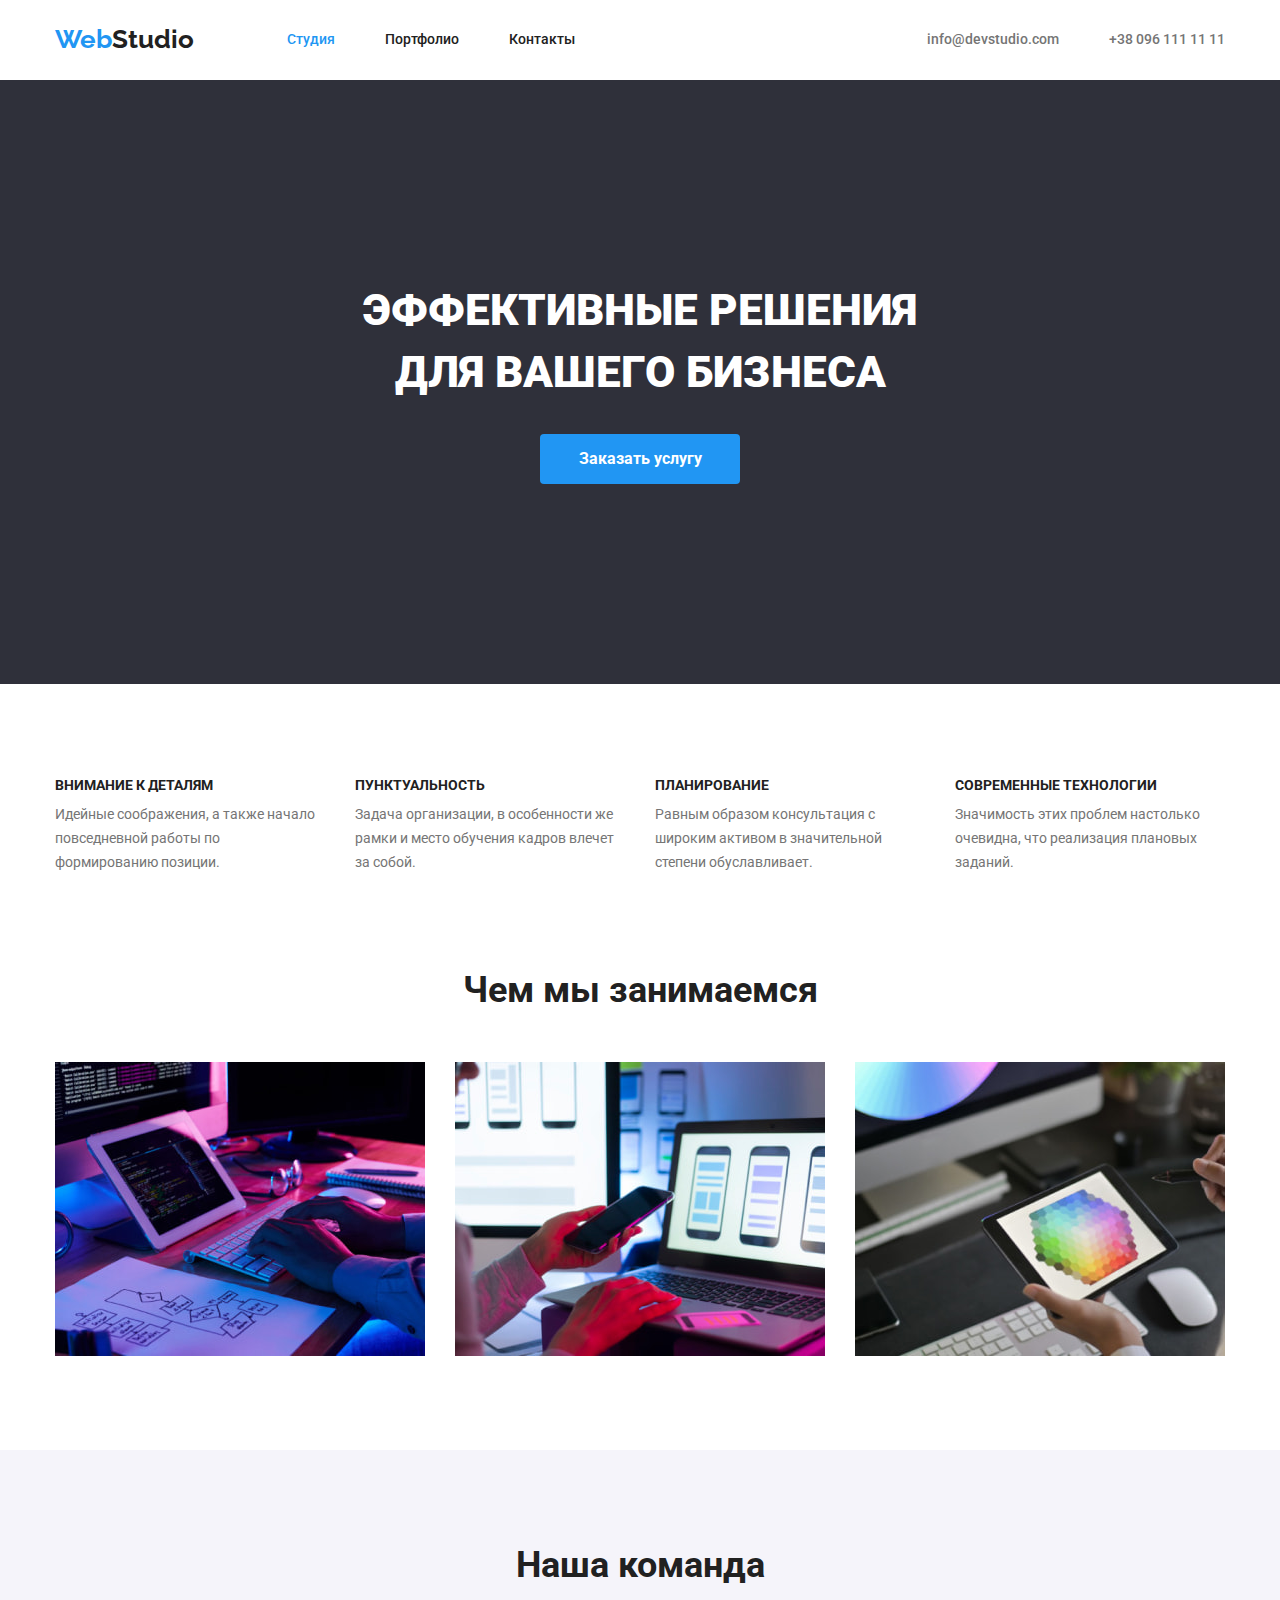
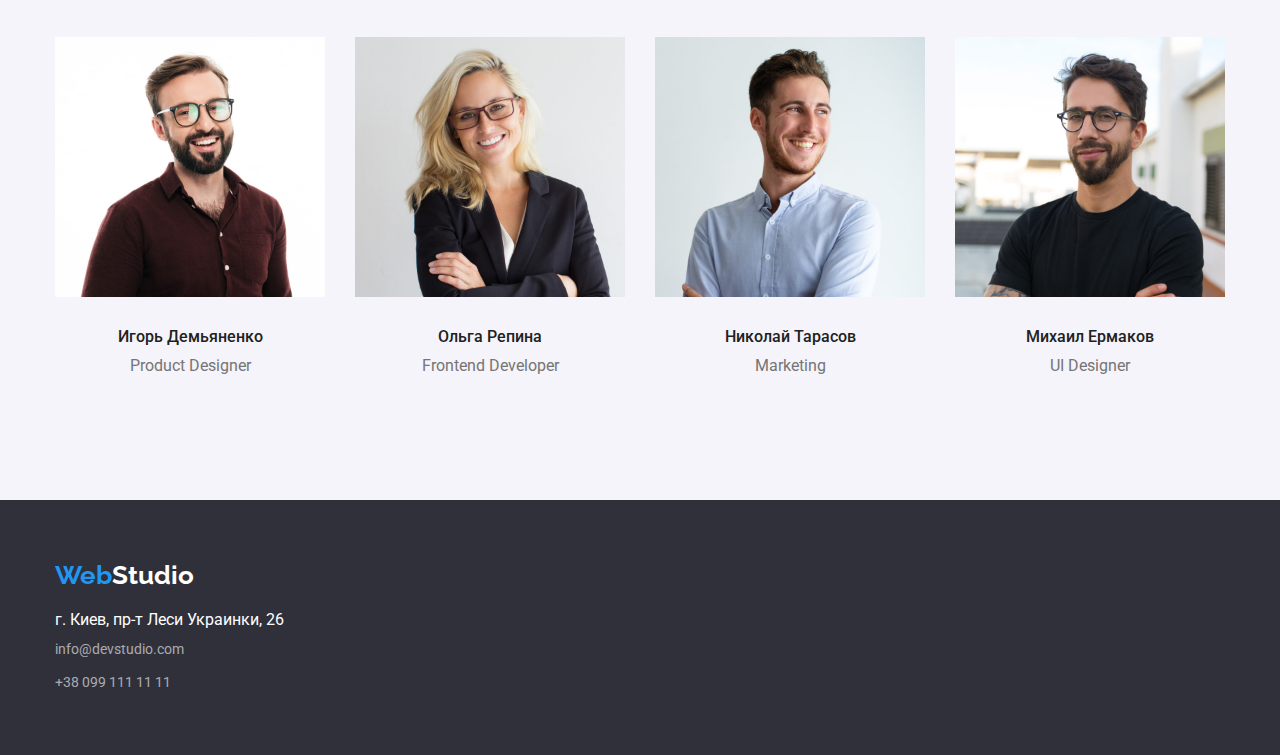
==== index.html @ eac0b145 "Initial commit" ====
<!DOCTYPE html>
<html lang="ru">
  <head>
    <meta charset="UTF-8" />
    <meta http-equiv="X-UA-Compatible" content="IE=edge" />
    <meta name="viewport" content="width=device-width, initial-scale=1.0" />
    <title>Studio</title>
    <link rel="preconnect" href="https://fonts.googleapis.com" />
    <link rel="preconnect" href="https://fonts.gstatic.com" crossorigin />
    <link
      href="https://fonts.googleapis.com/css2?family=Raleway:wght@700&family=Roboto:wght@400;500;700;900&display=swap"
      rel="stylesheet"
    />
    <link
      rel="stylesheet"
      href="https://cdnjs.cloudflare.com/ajax/libs/modern-normalize/1.0.0/modern-normalize.min.css"
    />
    <link rel="stylesheet" href="./css/styles.css" />
  </head>
  <body class="body">
    <!-- Section header -->
    <header class="header">
      <div class="container header-container">
        <nav class="nav">
          <a class="logo" href="">Web<span class="logo-right">Studio</span></a>
          <ul class="navigator">
            <li class="paragraph-navigator">
              <a class="link current" href="index.html">Студия</a>
            </li>
            <li class="paragraph-navigator">
              <a class="link" href="portfolio.html">Портфолио</a>
            </li>
            <li class="paragraph-navigator">
              <a class="link" href="">Контакты</a>
            </li>
          </ul>
        </nav>
        <ul class="contacts">
          <li class="paragraph-contacts">
            <a class="link" href="mailto:info@devstudio.com"
              >info@devstudio.com</a
            >
          </li>
          <li class="paragraph-contacts">
            <a class="link" href="tel:+380961111111">+38 096 111 11 11</a>
          </li>
        </ul>
      </div>
    </header>
    <main>
      <!-- Section hero -->
      <section class="hero">
        <h1 class="title-hero">ЭФФЕКТИВНЫЕ РЕШЕНИЯ<br />ДЛЯ ВАШЕГО БИЗНЕСА</h1>
        <button class="button-hero" type="button">Заказать услугу</button>
      </section>

      <!-- Section advantages -->
      <section class="section">
        <div class="container">
          <h2 class="title-large visually-hidden">Наши преимущества</h2>
          <ul class="list-advantages">
            <li class="paragraph-advantages">
              <h3 class="title-advantages-list">ВНИМАНИЕ К ДЕТАЛЯМ</h3>
              <p class="text-advantages-list">
                Идейные соображения, а также начало повседневной работы по
                формированию позиции.
              </p>
            </li>
            <li class="paragraph-advantages">
              <h3 class="title-advantages-list">ПУНКТУАЛЬНОСТЬ</h3>
              <p class="text-advantages-list">
                Задача организации, в особенности же рамки и место обучения
                кадров влечет за собой.
              </p>
            </li>
            <li class="paragraph-advantages">
              <h3 class="title-advantages-list">ПЛАНИРОВАНИЕ</h3>
              <p class="text-advantages-list">
                Равным образом консультация с широким активом в значительной
                степени обуславливает.
              </p>
            </li>
            <li class="paragraph-advantages">
              <h3 class="title-advantages-list">СОВРЕМЕННЫЕ ТЕХНОЛОГИИ</h3>
              <p class="text-advantages-list">
                Значимость этих проблем настолько очевидна, что реализация
                плановых заданий.
              </p>
            </li>
          </ul>
        </div>
      </section>

      <!-- Section presentation -->
      <section class="section presentation-section">
        <div class="container">
          <h2 class="title-large">Чем мы занимаемся</h2>
          <ul class="list-presentation">
            <li class="paragraph-presentation">
              <img
                class="img-presentation"
                src="./images/studio/presentation/img-1.jpg"
                alt="программист-работающий"
                width="370"
                height="294"
              />
            </li>
            <li class="paragraph-presentation">
              <img
                class="img-presentation"
                src="./images/studio/presentation/img-2.jpg"
                alt="дизайнеры-разрабатывают-приложение-смартфона"
                width="370"
                height="294"
              />
            </li>
            <li class="paragraph-presentation">
              <img
                class="img-presentation"
                src="./images/studio/presentation/img-3.jpg"
                alt="креативный-художник-выбирает-цвет-графического-планшета"
                width="370"
                height="294"
              />
            </li>
          </ul>
        </div>
      </section>

      <!-- Section team -->
      <section class="section team-section">
        <div class="container">
          <h2 class="title-large">Наша команда</h2>
          <ul class="list-team">
            <li class="paragraph-team">
              <img
                class="img-team"
                src="./images/studio/team/img-1.jpg"
                alt="Игорь Демьяненко-Дизайнер продукта"
                width="270"
                height="260"
              />
              <div class="box-team-list">
                <h3 class="title-team-list">Игорь Демьяненко</h3>
                <p class="text-team-list">Product Designer</p>
              </div>
            </li>
            <li class="paragraph-team">
              <img
                class="img-team"
                src="./images/studio/team/img-2.jpg"
                alt="Ольга Репина-Фронтенд разработчик"
                width="270"
                height="260"
              />
              <div class="box-team-list">
                <h3 class="title-team-list">Ольга Репина</h3>
                <p class="text-team-list">Frontend Developer</p>
              </div>
            </li>
            <li class="paragraph-team">
              <img
                class="img-team"
                src="./images/studio/team/img-3.jpg"
                alt="Николай Тарасов-Маркетинг"
                width="270"
                height="260"
              />
              <div class="box-team-list">
                <h3 class="title-team-list">Николай Тарасов</h3>
                <p class="text-team-list">Marketing</p>
              </div>
            </li>
            <li class="paragraph-team">
              <img
                class="img-team"
                src="./images/studio/team/img-4.jpg"
                alt="Михаил Ермаков-Дизайнер интерфейса"
                width="270"
                height="260"
              />
              <div class="box-team-list">
                <h3 class="title-team-list">Михаил Ермаков</h3>
                <p class="text-team-list">UI Designer</p>
              </div>
            </li>
          </ul>
        </div>
      </section>
    </main>

    <!-- Section footer -->
    <footer class="footer">
      <div class="container">
        <a class="logo" href="">Web<span class="logo-right">Studio</span></a>
        <address>
          <ul class="address">
            <li class="paragraph-address">
              <a class="link-address" href=""
                >г. Киев, пр-т Леси Украинки, 26</a
              >
            </li>
            <li class="paragraph-address">
              <a class="link" href="">info@devstudio.com</a>
            </li>
            <li class="paragraph-address">
              <a class="link" href="">+38 099 111 11 11</a>
            </li>
          </ul>
        </address>
      </div>
    </footer>
  </body>
</html>
---- css/styles.css ----
:root {
  --title-color: #212121;
  --text-color: #757575;
  --active-button-color: #2196f3;
  --hover-button-color: #188ce8;
  --background-footer-color: #2f303a;
  --background-header-color: #ffffff;
  --background-second-color: #f5f4fa;
}

.body {
  color: var(--title-color);
  font-family: "Roboto", sans-serif;
}

.header {
  background-color: var(--background-header-color);
  border-bottom: 1px solid transparent;
}
.header .logo {
  font-family: "Raleway", sans-serif;
  font-weight: 700;
  font-size: 26px;
  line-height: 1.2;
  color: var(--active-button-color);
  text-decoration: none;
  display: block;
}
.header .logo-right {
  color: var(--title-color);
}

.navigator .link {
  font-weight: 500;
  font-size: 14px;
  line-height: 1.1;
  color: var(--title-color);
  text-decoration: none;
}
.navigator .link.current {
  color: var(--active-button-color);
}
.navigator .link:hover,
.navigator .link:focus,
.navigator .link:active {
  color: var(--active-button-color);
}
.contacts .link {
  font-weight: 500;
  font-size: 14px;
  line-height: 1.1;
  color: var(--text-color);
  text-decoration: none;
}
.contacts .link:hover,
.contacts .link:focus {
  color: var(--active-button-color);
}

.hero {
  background-color: var(--background-footer-color);
}
.title-hero {
  font-weight: 900;
  font-size: 44px;
  line-height: 1.4;
  color: var(--background-header-color);
  text-align: center;
}
.button-hero {
  background-color: var(--active-button-color);
  font-weight: 700;
  font-size: 16px;
  line-height: 1.9;
  color: var(--background-header-color);
  cursor: pointer;
  border-radius: 4px;
  border: 0;
}
.button-hero:hover,
.button-hero:focus {
  background-color: var(--hover-button-color);
  color: var(--background-header-color);
}

.title-large {
  font-weight: 700;
  font-size: 36px;
  line-height: 1.2;
  color: var(--title-color);
}
.title-advantages-list {
  font-weight: 700;
  font-size: 14px;
  line-height: 1.1;
  color: var(--title-color);
}
.text-advantages-list {
  font-weight: 400;
  font-size: 14px;
  line-height: 1.7;
  color: var(--text-color);
}
.box-team-list {
  text-decoration: none;
}

.team-section {
  background-color: var(--background-second-color);
}
.title-team-list {
  font-weight: 500;
  font-size: 16px;
  line-height: 1.2;
  color: var(--title-color);
}
.text-team-list {
  font-weight: 400;
  font-size: 16px;
  line-height: 1.2;
  color: var(--text-color);
}
.button-portfolio {
  background-color: var(--background-second-color);
  font-weight: 500;
  font-size: 16px;
  line-height: 1.6;
  color: var(--title-color);
  cursor: pointer;
  border-radius: 4px;
  border: 0;
}
.button-portfolio:hover,
.button-portfolio:focus {
  background-color: var(--active-button-color);
  color: var(--background-header-color);
}
.card-portfolio {
  text-decoration: none;
}
.title-portfolio-list {
  font-weight: 700;
  font-size: 18px;
  line-height: 2;
  color: var(--title-color);
}
.text-portfolio-list {
  font-weight: 400;
  font-size: 16px;
  line-height: 1.9;
  color: var(--text-color);
}
.footer {
  background-color: var(--background-footer-color);
}
.footer .logo {
  font-family: "Raleway", sans-serif;
  font-weight: 700;
  font-size: 26px;
  line-height: 1.2;
  color: var(--active-button-color);
  text-decoration: none;
}
.footer .logo-right {
  color: var(--background-header-color);
}
.address .link {
  font-weight: 400;
  font-size: 14px;
  line-height: 1.7;
  color: rgba(255, 255, 255, 0.6);
  text-decoration: none;
  font-style: normal;
}
.link-address {
  color: var(--background-header-color);
  text-decoration: none;
  font-style: normal;
}
.address .link:hover,
.address .link:focus {
  color: var(--background-header-color);
}

ul,
p,
h1,
h2,
h3,
h4 {
  margin: 0;
  padding: 0;
  list-style: none;
}
img {
  display: block;
  max-width: 100%;
  height: auto;
}
.container {
  width: 1200px;
  padding: 0 15px;
  margin-left: auto;
  margin-right: auto;
}
.section {
  padding-top: 94px;
  padding-bottom: 94px;
}

.header-container,
.nav {
  display: flex;
  align-items: center;
}
.navigator {
  display: flex;
  margin-left: 93px;
}
.contacts {
  display: flex;
  margin-left: auto;
}
.navigator .paragraph-navigator + .paragraph-navigator {
  margin-left: 50px;
}
.contacts .paragraph-contacts + .paragraph-contacts {
  margin-left: 50px;
}
.paragraph-navigator > .link,
.paragraph-contacts > .link {
  display: block;
  padding-top: 32px;
  padding-bottom: 32px;
}

.hero {
  padding-top: 200px;
  padding-bottom: 200px;
}
.title-hero {
  margin-left: auto;
  margin-right: auto;
  margin-bottom: 30px;
  width: 696px;
}
.button-hero {
  min-width: 200px;
  padding: 10px 32px;
  display: block;
  margin: 0 auto;
}

.visually-hidden {
  position: absolute;
  width: 1px;
  height: 1px;
  margin: -1px;
  border: 0;
  padding: 0;
  clip: rect(0 0 0 0);
  overflow: hidden;
}

.paragraph-advantages:not(:last-child) {
  margin-right: 30px;
}
.paragraph-advantages {
  max-width: 270px;
}
.title-advantages-list {
  margin-bottom: 10px;
}
.list-advantages,
.list-presentation,
.list-team {
  display: flex;
}
.title-large {
  display: block;
  margin: 0 auto;
  text-align: center;
  margin-bottom: 50px;
}

.presentation-section {
  padding-top: 0;
}
.paragraph-presentation:not(:last-child) {
  margin-right: 30px;
}
.paragraph-team:not(:last-child) {
  margin-right: 30px;
}
.box-team-list {
  display: block;
  padding-top: 30px;
  padding-bottom: 30px;
  margin: 0 auto;
  text-align: center;
}
.title-team-list {
  margin-bottom: 10px;
}

.list-button,
.list-portfolio {
  display: flex;
}
.list-portfolio {
  flex-wrap: wrap;
}
.list-button {
  margin-bottom: 50px;
  justify-content: center;
}
.paragraph-button-portfolio:not(:last-child) {
  margin-right: 8px;
}
.button-portfolio {
  padding: 6px 22px;
}
.box-portfolio-list {
  padding: 20px 24px;
  border: 1px solid #eeeeee;
  border-top: 0;
}
.title-portfolio-list {
  margin-bottom: 4px;
}
.paragraph-card-portfolio {
  margin-right: 30px;
  margin-bottom: 30px;
}
.list-portfolio {
  margin-right: -30px;
  margin-bottom: -30px;
}

.footer {
  padding-top: 60px;
  padding-bottom: 60px;
}
.address {
  margin-top: 20px;
}
.paragraph-address:not(:last-child) {
  margin-bottom: 9px;
}
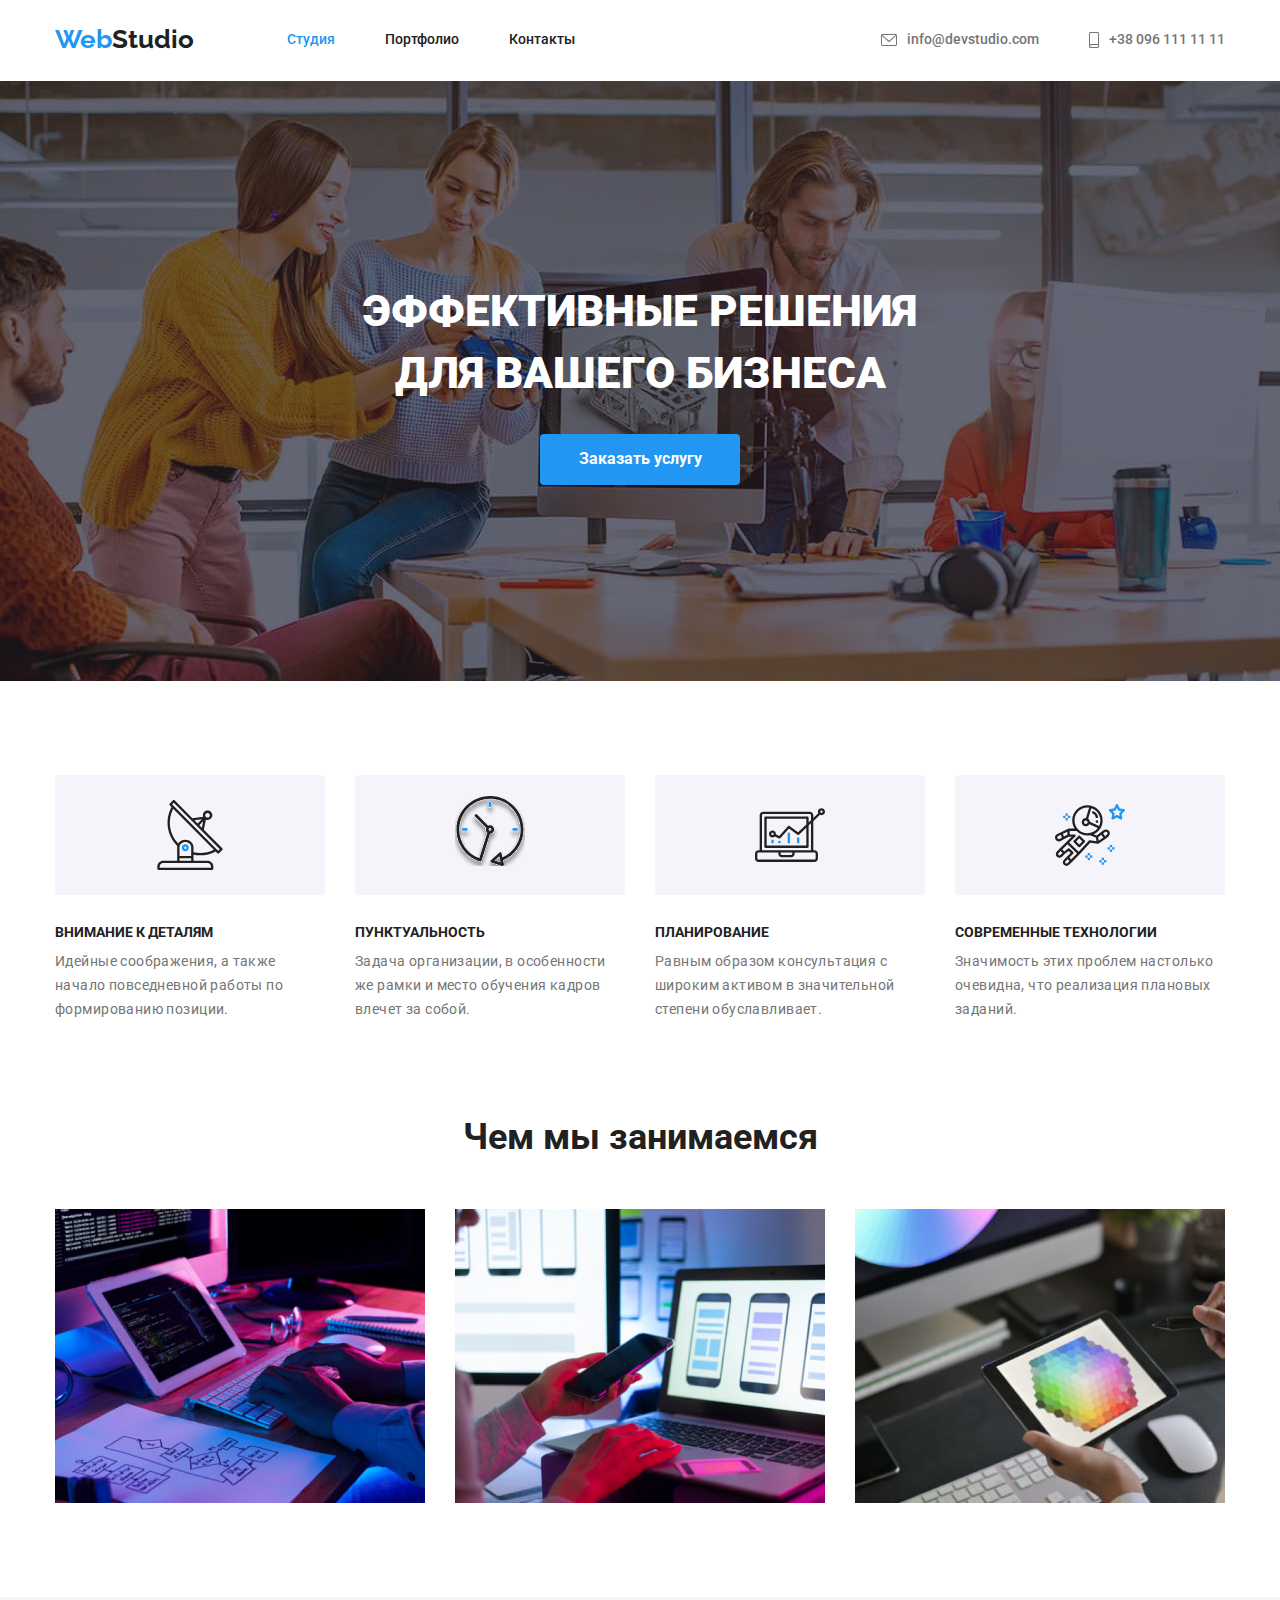
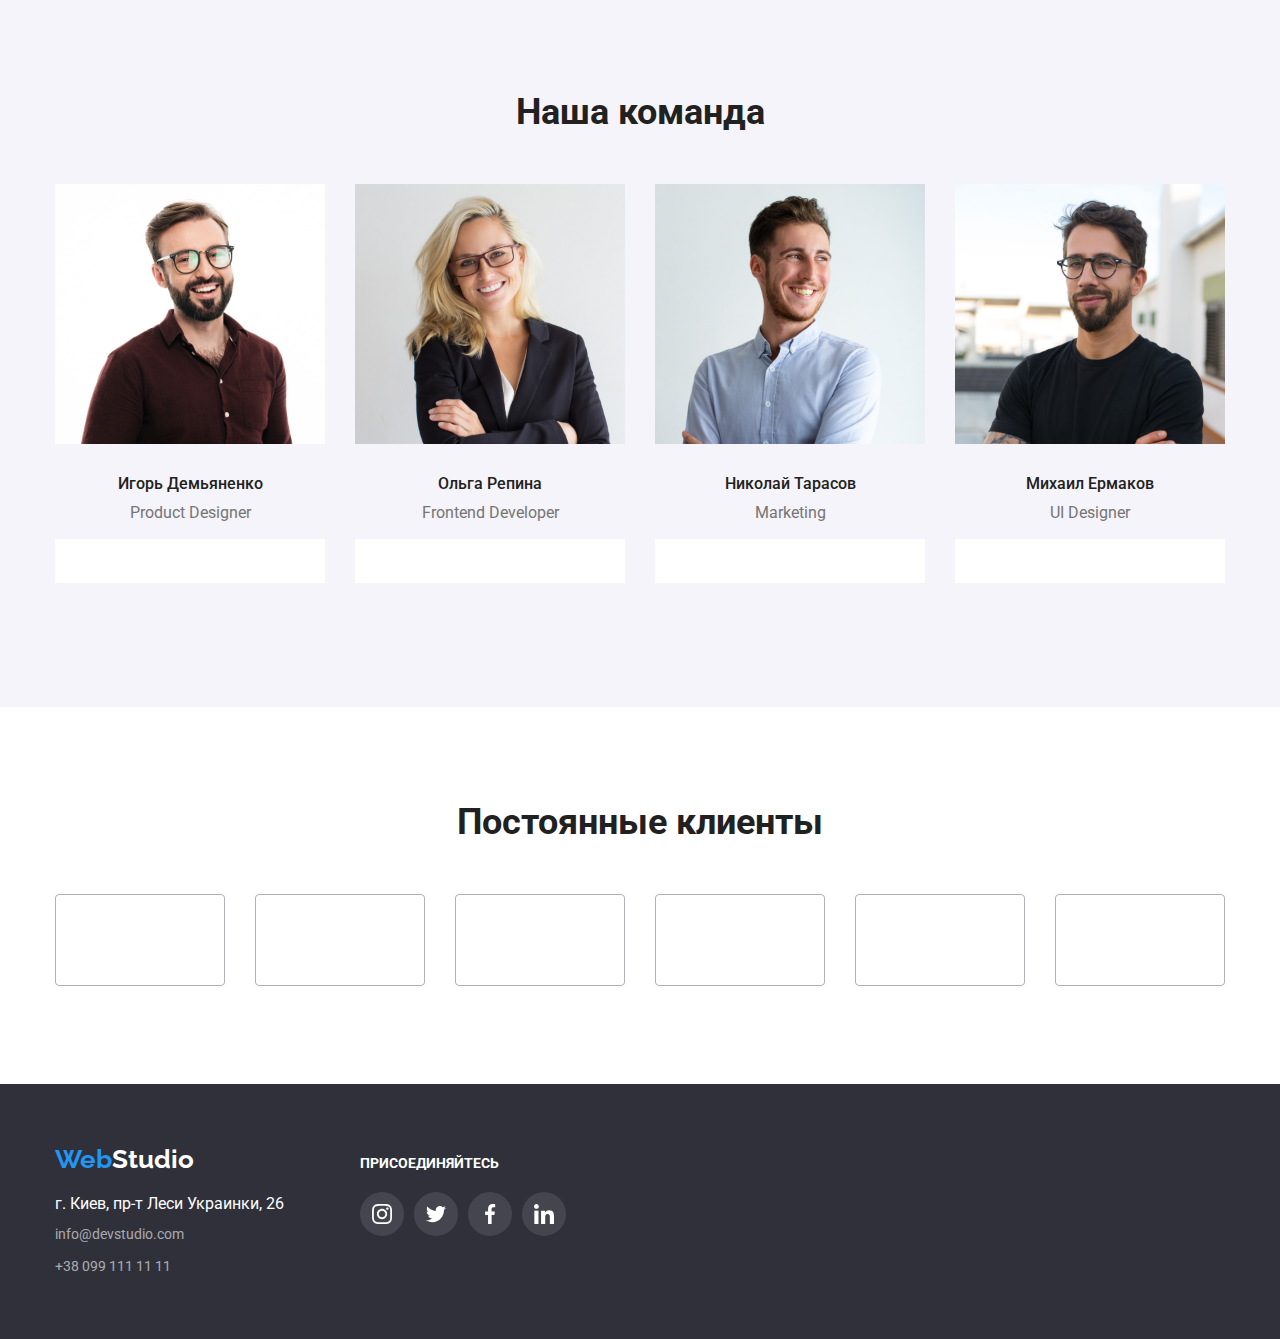
==== commit 302dcce8: "ДЗ-4 начало 27.04.2022" ====
--- a/index.html
+++ b/index.html
@@ -38,11 +38,13 @@
         <ul class="contacts">
           <li class="paragraph-contacts">
             <a class="link" href="mailto:info@devstudio.com"
-              >info@devstudio.com</a
+              ><svg class="link icon-mail"></svg>info@devstudio.com</a
             >
           </li>
           <li class="paragraph-contacts">
-            <a class="link" href="tel:+380961111111">+38 096 111 11 11</a>
+            <a class="link" href="tel:+380961111111"
+              ><svg class="link icon-tel"></svg>+38 096 111 11 11</a
+            >
           </li>
         </ul>
       </div>
@@ -59,28 +61,28 @@
         <div class="container">
           <h2 class="title-large visually-hidden">Наши преимущества</h2>
           <ul class="list-advantages">
-            <li class="paragraph-advantages">
+            <li class="paragraph-advantages icon-antenna">
               <h3 class="title-advantages-list">ВНИМАНИЕ К ДЕТАЛЯМ</h3>
               <p class="text-advantages-list">
                 Идейные соображения, а также начало повседневной работы по
                 формированию позиции.
               </p>
             </li>
-            <li class="paragraph-advantages">
+            <li class="paragraph-advantages icon-clock">
               <h3 class="title-advantages-list">ПУНКТУАЛЬНОСТЬ</h3>
               <p class="text-advantages-list">
                 Задача организации, в особенности же рамки и место обучения
                 кадров влечет за собой.
               </p>
             </li>
-            <li class="paragraph-advantages">
+            <li class="paragraph-advantages icon-diagram">
               <h3 class="title-advantages-list">ПЛАНИРОВАНИЕ</h3>
               <p class="text-advantages-list">
                 Равным образом консультация с широким активом в значительной
                 степени обуславливает.
               </p>
             </li>
-            <li class="paragraph-advantages">
+            <li class="paragraph-advantages icon-astronaut">
               <h3 class="title-advantages-list">СОВРЕМЕННЫЕ ТЕХНОЛОГИИ</h3>
               <p class="text-advantages-list">
                 Значимость этих проблем настолько очевидна, что реализация
@@ -189,9 +191,37 @@
       </section>
     </main>
 
+    <!-- Section customers -->
+    <section class="section">
+      <div class="container">
+        <h2 class="title-large">Постоянные клиенты</h2>
+        <ul class="list-customers">
+          <li class="paragraph-customers">
+            <svg class="client 1" width="170"></svg>
+          </li>
+          <li class="paragraph-customers">
+            <svg class="client 2" width="170"></svg>
+          </li>
+          <li class="paragraph-customers">
+            <svg class="client 3" width="170"></svg>
+          </li>
+          <li class="paragraph-customers">
+            <svg class="client 4" width="170"></svg>
+          </li>
+          <li class="paragraph-customers">
+            <svg class="client 5" width="170"></svg>
+          </li>
+          <li class="paragraph-customers">
+            <svg class="client 6" width="170"></svg>
+          </li>
+        </ul>
+      </div>
+    </section>
+
     <!-- Section footer -->
     <footer class="footer">
-      <div class="container">
+      <div class="container footer-container">
+        <div class="footer-address">
         <a class="logo" href="">Web<span class="logo-right">Studio</span></a>
         <address>
           <ul class="address">
@@ -209,6 +239,24 @@
           </ul>
         </address>
       </div>
+      <div class="footer-messengers">
+        <h2 class="title-messengers">ПРИСОЕДИНЯЙТЕСЬ</h2>
+        <ul class="list-messengers">
+          <li class="paragraph-messengers">
+            <svg class="icon icon-instagram" width=""></svg>
+          </li>
+          <li class="paragraph-messengers">
+            <svg class="icon icon-twitter" width=""></svg>
+          </li>
+          <li class="paragraph-messengers">
+            <svg class="icon icon-facebook" width=""></svg>
+          </li>
+          <li class="paragraph-messengers">
+            <svg class="icon icon-linkedin" width=""></svg>
+          </li>
+        </ul>
+      </div>
+      </div>
     </footer>
   </body>
 </html>
--- a/css/styles.css
+++ b/css/styles.css
@@ -52,12 +52,50 @@
   color: var(--text-color);
   text-decoration: none;
 }
-.contacts .link:hover,
-.contacts .link:focus {
+
+
+
+.paragraph-contacts > .link:hover,
+.paragraph-contacts > .link:focus {
   color: var(--active-button-color);
 }
 
+
+.icon-mail {
+  display: inline-block;
+  content: " ";
+  width: 16px;
+  height: 12px;
+  margin-right: 10px;
+  background-image: url(../images/icons.svg/contacts/envelope.svg);
+  background-size: auto;
+}
+
+.icon-tel {
+  display: inline-block;
+  content: " ";
+  width: 10px;
+  height: 16px;
+  margin-right: 10px;
+  background-image: url(../images/icons.svg/contacts/smartphone.svg);
+  background-size: auto;
+}
+
+
+
+
+
+
 .hero {
+  max-width: 1600px;
+  height: 600px;
+  margin-left: auto;
+  margin-right: auto;
+  background-image: linear-gradient(
+  to right, rgba(47, 48, 58, 0.4), rgba(47, 48, 58, 0.4)), url("../images/studio/hero/hero.jpg");
+  background-repeat: no-repeat;
+  background-position: center;
+  background-size: cover;
   background-color: var(--background-footer-color);
 }
 .title-hero {
@@ -100,7 +138,56 @@
   font-size: 14px;
   line-height: 1.7;
   color: var(--text-color);
-}
+  letter-spacing: 0.03em;
+}
+
+
+
+
+.paragraph-advantages::before {
+  display: block;
+  content: " ";
+  height: 120px;
+  border-radius: 4px;
+  background-size: auto;
+  background-repeat: no-repeat;
+  background-position: center;
+  background-color: #F5F4FA;
+  margin-bottom: 30px;
+  }
+
+.icon-antenna::before {
+  background-image: url(../images/icons.svg/advantages/antenna.svg);
+  }
+.icon-clock::before {
+  background-image: url(../images/icons.svg/advantages/clock.svg);
+  }
+.icon-diagram::before {
+  background-image: url(../images/icons.svg/advantages/diagram.svg);
+ }
+.icon-astronaut::before {
+  background-image: url(../images/icons.svg/advantages/astronaut.svg);
+ }
+
+
+.paragraph-team::after {
+  display: block;
+  content: " ";
+  height: 44px;
+  background-size: contain;
+  background-repeat: no-repeat;
+  background-position: center;
+  background-color: var(--background-header-color);
+  margin-bottom: 30px;
+}
+.icon-messengers::before {
+  background-image: url(instagram), url(twitter), url(facebook), url(linkedin);
+}
+
+
+
+
+
 .box-team-list {
   text-decoration: none;
 }
@@ -108,6 +195,8 @@
 .team-section {
   background-color: var(--background-second-color);
 }
+
+
 .title-team-list {
   font-weight: 500;
   font-size: 16px;
@@ -153,6 +242,7 @@
 .footer {
   background-color: var(--background-footer-color);
 }
+
 .footer .logo {
   font-family: "Raleway", sans-serif;
   font-weight: 700;
@@ -180,6 +270,13 @@
 .address .link:hover,
 .address .link:focus {
   color: var(--background-header-color);
+}
+
+.title-messengers {
+  font-weight: 700;
+  font-size: 14px;
+  line-height: 1.1;
+  color: var(--background-header-color)
 }
 
 ul,
@@ -229,7 +326,8 @@
 }
 .paragraph-navigator > .link,
 .paragraph-contacts > .link {
-  display: block;
+  display: inline-flex;
+  align-items: center;
   padding-top: 32px;
   padding-bottom: 32px;
 }
@@ -273,7 +371,8 @@
 }
 .list-advantages,
 .list-presentation,
-.list-team {
+.list-team,
+.list-customers {
   display: flex;
 }
 .title-large {
@@ -295,7 +394,7 @@
 .box-team-list {
   display: block;
   padding-top: 30px;
-  padding-bottom: 30px;
+  padding-bottom: 16px;
   margin: 0 auto;
   text-align: center;
 }
@@ -337,13 +436,81 @@
   margin-bottom: -30px;
 }
 
+.paragraph-customers:not(:last-child) {
+  margin-right: 30px;
+}
+
+.client {
+  width: 170px;
+  height: 92px;
+  border: 1px solid #AFB1B8;
+  border-radius: 4px;
+}
+
+
+
 .footer {
   padding-top: 60px;
   padding-bottom: 60px;
 }
+
+.footer-container {
+  display: flex;
+}
+
+
+
 .address {
   margin-top: 20px;
 }
 .paragraph-address:not(:last-child) {
   margin-bottom: 9px;
 }
+
+
+.footer-address {
+  width: 235px;
+}
+
+.footer-messengers {
+  margin-left: 70px;
+  margin-top: 12px;
+  width: 206px;
+}
+
+
+.list-messengers {
+  display: flex;
+  margin-top: 20px;
+}
+
+.paragraph-messengers > .icon {
+  width: 44px;
+  height: 44px;
+  background-color: rgba(255, 255, 255, 0.1);
+  border-radius: 50px;
+  background-size: auto;
+  background-repeat: no-repeat;
+  background-position: center;
+  display: block;
+  content: " ";
+}
+.paragraph-messengers:not(:last-child) {
+  margin-right: 10px;
+}
+
+.icon-instagram {  
+  background-image: url(../images/icons.svg/messengers/instagram.svg)
+}
+
+.icon-twitter {  
+  background-image: url(../images/icons.svg/messengers/twitter.svg)
+}
+
+.icon-facebook {  
+  background-image: url(../images/icons.svg/messengers/facebook.svg)
+}
+
+.icon-linkedin {  
+  background-image: url(../images/icons.svg/messengers/linkedin.svg)
+}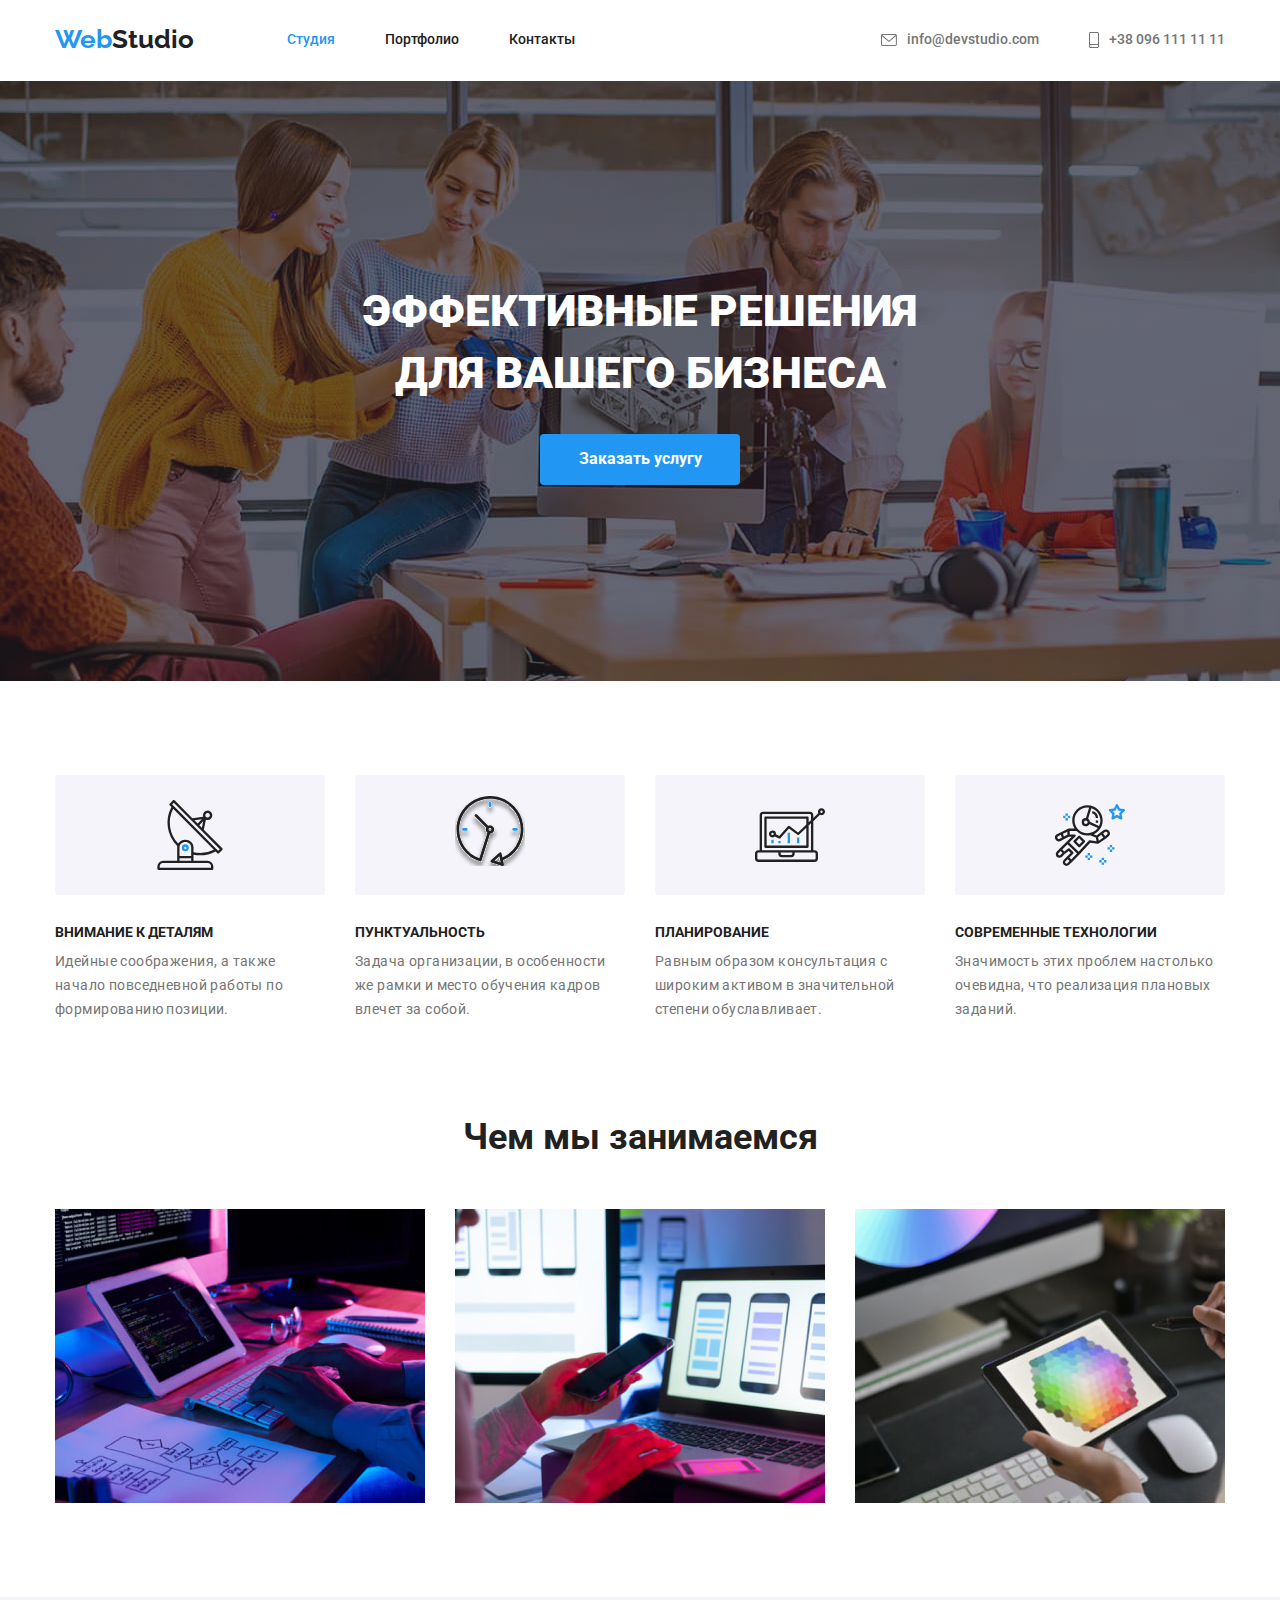
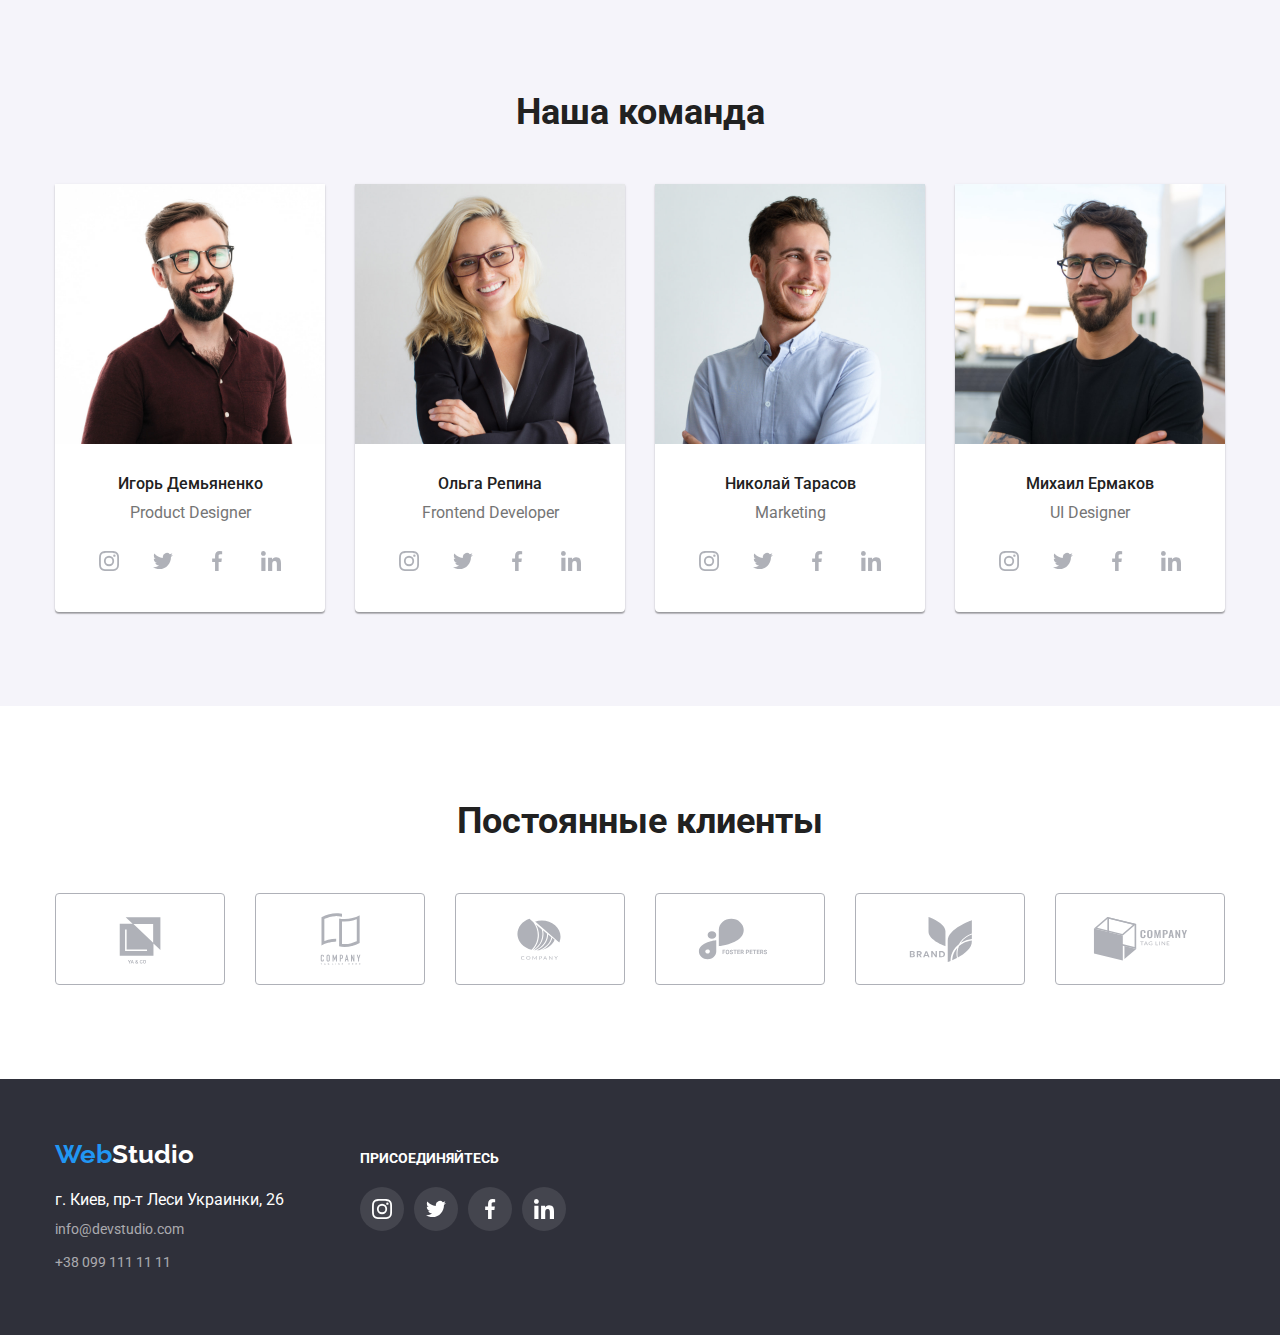
==== commit 606bd757: "ДЗ-4 на проверку 28.04.2022" ====
--- a/index.html
+++ b/index.html
@@ -38,12 +38,20 @@
         <ul class="contacts">
           <li class="paragraph-contacts">
             <a class="link" href="mailto:info@devstudio.com"
-              ><svg class="link icon-mail"></svg>info@devstudio.com</a
+              ><svg class="link icon-mail">
+                <use
+                  href="./images/icons.svg/contacts/contacts-sprite.svg#envelope"
+                ></use></svg
+              >info@devstudio.com</a
             >
           </li>
           <li class="paragraph-contacts">
             <a class="link" href="tel:+380961111111"
-              ><svg class="link icon-tel"></svg>+38 096 111 11 11</a
+              ><svg class="link icon-tel">
+                <use
+                  href="./images/icons.svg/contacts/contacts-sprite.svg#smartphone"
+                ></use></svg
+              >+38 096 111 11 11</a
             >
           </li>
         </ul>
@@ -145,6 +153,44 @@
               <div class="box-team-list">
                 <h3 class="title-team-list">Игорь Демьяненко</h3>
                 <p class="text-team-list">Product Designer</p>
+                <ul class="list-team-messengers">
+                  <li class="paragraph-team-messengers">
+                    <a class="instagram" href="https://www.instagram.com" target="_blank" rel="noreferrer noopener">
+                    <svg class="icon-team icon-instagram">
+                      <use
+                        href="./images/icons.svg/messengers/messengers-sprite.svg#instagram"
+                      ></use>
+                    </svg>
+                    </a>
+                  </li>
+                  <li class="paragraph-team-messengers">
+                    <a class="twitter" href="https://www.twitter.com" target="_blank" rel="noreferrer noopener">
+                    <svg class="icon-team icon-twitter">
+                      <use
+                        href="./images/icons.svg/messengers/messengers-sprite.svg#twitter"
+                      ></use>
+                    </svg>
+                    </a>
+                  </li>
+                  <li class="paragraph-team-messengers">
+                    <a class="facebook" href="https://www.facebook.com" target="_blank" rel="noreferrer noopener">
+                    <svg class="icon-team icon-facebook">
+                      <use
+                        href="./images/icons.svg/messengers/messengers-sprite.svg#facebook"
+                      ></use>
+                    </svg>
+                    </a>
+                  </li>
+                  <li class="paragraph-team-messengers">
+                    <a class="linkedin" href="https://www.linkedin.com" target="_blank" rel="noreferrer noopener">
+                    <svg class="icon-team icon-linkedin">
+                      <use
+                        href="./images/icons.svg/messengers/messengers-sprite.svg#linkedin"
+                      ></use>
+                    </svg>
+                    </a>
+                  </li>
+                </ul>
               </div>
             </li>
             <li class="paragraph-team">
@@ -158,6 +204,44 @@
               <div class="box-team-list">
                 <h3 class="title-team-list">Ольга Репина</h3>
                 <p class="text-team-list">Frontend Developer</p>
+                <ul class="list-team-messengers">
+                  <li class="paragraph-team-messengers">
+                    <a class="instagram" href="https://www.instagram.com" target="_blank" rel="noreferrer noopener">
+                    <svg class="icon-team icon-instagram">
+                      <use
+                        href="./images/icons.svg/messengers/messengers-sprite.svg#instagram"
+                      ></use>
+                    </svg>
+                    </a>
+                  </li>
+                  <li class="paragraph-team-messengers">
+                    <a class="twitter" href="https://www.twitter.com" target="_blank" rel="noreferrer noopener">
+                    <svg class="icon-team icon-twitter">
+                      <use
+                        href="./images/icons.svg/messengers/messengers-sprite.svg#twitter"
+                      ></use>
+                    </svg>
+                    </a>
+                  </li>
+                  <li class="paragraph-team-messengers">
+                    <a class="facebook" href="https://www.facebook.com" target="_blank" rel="noreferrer noopener">
+                    <svg class="icon-team icon-facebook">
+                      <use
+                        href="./images/icons.svg/messengers/messengers-sprite.svg#facebook"
+                      ></use>
+                    </svg>
+                    </a>
+                  </li>
+                  <li class="paragraph-team-messengers">
+                    <a class="linkedin" href="https://www.linkedin.com" target="_blank" rel="noreferrer noopener">
+                    <svg class="icon-team icon-linkedin">
+                      <use
+                        href="./images/icons.svg/messengers/messengers-sprite.svg#linkedin"
+                      ></use>
+                    </svg>
+                    </a>
+                  </li>
+                </ul>
               </div>
             </li>
             <li class="paragraph-team">
@@ -171,6 +255,44 @@
               <div class="box-team-list">
                 <h3 class="title-team-list">Николай Тарасов</h3>
                 <p class="text-team-list">Marketing</p>
+                <ul class="list-team-messengers">
+                  <li class="paragraph-team-messengers">
+                    <a class="instagram" href="https://www.instagram.com" target="_blank" rel="noreferrer noopener">
+                    <svg class="icon-team icon-instagram">
+                      <use
+                        href="./images/icons.svg/messengers/messengers-sprite.svg#instagram"
+                      ></use>
+                    </svg>
+                    </a>
+                  </li>
+                  <li class="paragraph-team-messengers">
+                    <a class="twitter" href="https://www.twitter.com" target="_blank" rel="noreferrer noopener">
+                    <svg class="icon-team icon-twitter">
+                      <use
+                        href="./images/icons.svg/messengers/messengers-sprite.svg#twitter"
+                      ></use>
+                    </svg>
+                    </a>
+                  </li>
+                  <li class="paragraph-team-messengers">
+                    <a class="facebook" href="https://www.facebook.com" target="_blank" rel="noreferrer noopener">
+                    <svg class="icon-team icon-facebook">
+                      <use
+                        href="./images/icons.svg/messengers/messengers-sprite.svg#facebook"
+                      ></use>
+                    </svg>
+                    </a>
+                  </li>
+                  <li class="paragraph-team-messengers">
+                    <a class="linkedin" href="https://www.linkedin.com" target="_blank" rel="noreferrer noopener">
+                    <svg class="icon-team icon-linkedin">
+                      <use
+                        href="./images/icons.svg/messengers/messengers-sprite.svg#linkedin"
+                      ></use>
+                    </svg>
+                    </a>
+                  </li>
+                </ul>
               </div>
             </li>
             <li class="paragraph-team">
@@ -184,6 +306,44 @@
               <div class="box-team-list">
                 <h3 class="title-team-list">Михаил Ермаков</h3>
                 <p class="text-team-list">UI Designer</p>
+                <ul class="list-team-messengers">
+                  <li class="paragraph-team-messengers">
+                    <a class="instagram" href="https://www.instagram.com" target="_blank" rel="noreferrer noopener">
+                    <svg class="icon-team icon-instagram">
+                      <use
+                        href="./images/icons.svg/messengers/messengers-sprite.svg#instagram"
+                      ></use>
+                    </svg>
+                    </a>
+                  </li>
+                  <li class="paragraph-team-messengers">
+                    <a class="twitter" href="https://www.twitter.com" target="_blank" rel="noreferrer noopener">
+                    <svg class="icon-team icon-twitter">
+                      <use
+                        href="./images/icons.svg/messengers/messengers-sprite.svg#twitter"
+                      ></use>
+                    </svg>
+                    </a>
+                  </li>
+                  <li class="paragraph-team-messengers">
+                    <a class="facebook" href="https://www.facebook.com" target="_blank" rel="noreferrer noopener">
+                    <svg class="icon-team icon-facebook">
+                      <use
+                        href="./images/icons.svg/messengers/messengers-sprite.svg#facebook"
+                      ></use>
+                    </svg>
+                    </a>
+                  </li>
+                  <li class="paragraph-team-messengers">
+                    <a class="linkedin" href="https://www.linkedin.com" target="_blank" rel="noreferrer noopener">
+                    <svg class="icon-team icon-linkedin">
+                      <use
+                        href="./images/icons.svg/messengers/messengers-sprite.svg#linkedin"
+                      ></use>
+                    </svg>
+                    </a>
+                  </li>
+                </ul>
               </div>
             </li>
           </ul>
@@ -197,22 +357,46 @@
         <h2 class="title-large">Постоянные клиенты</h2>
         <ul class="list-customers">
           <li class="paragraph-customers">
-            <svg class="client 1" width="170"></svg>
-          </li>
-          <li class="paragraph-customers">
-            <svg class="client 2" width="170"></svg>
-          </li>
-          <li class="paragraph-customers">
-            <svg class="client 3" width="170"></svg>
-          </li>
-          <li class="paragraph-customers">
-            <svg class="client 4" width="170"></svg>
-          </li>
-          <li class="paragraph-customers">
-            <svg class="client 5" width="170"></svg>
-          </li>
-          <li class="paragraph-customers">
-            <svg class="client 6" width="170"></svg>
+            <svg class="client 1">
+              <use
+                href="./images/icons.svg/customers/customers-sprite.svg#client-1"
+              ></use>
+            </svg>
+          </li>
+          <li class="paragraph-customers">
+            <svg class="client 2">
+              <use
+                href="./images/icons.svg/customers/customers-sprite.svg#client-2"
+              ></use>
+            </svg>
+          </li>
+          <li class="paragraph-customers">
+            <svg class="client 3">
+              <use
+                href="./images/icons.svg/customers/customers-sprite.svg#client-3"
+              ></use>
+            </svg>
+          </li>
+          <li class="paragraph-customers">
+            <svg class="client 4">
+              <use
+                href="./images/icons.svg/customers/customers-sprite.svg#client-4"
+              ></use>
+            </svg>
+          </li>
+          <li class="paragraph-customers">
+            <svg class="client 5">
+              <use
+                href="./images/icons.svg/customers/customers-sprite.svg#client-5"
+              ></use>
+            </svg>
+          </li>
+          <li class="paragraph-customers">
+            <svg class="client 6">
+              <use
+                href="./images/icons.svg/customers/customers-sprite.svg#client-6"
+              ></use>
+            </svg>
           </li>
         </ul>
       </div>
@@ -222,40 +406,64 @@
     <footer class="footer">
       <div class="container footer-container">
         <div class="footer-address">
-        <a class="logo" href="">Web<span class="logo-right">Studio</span></a>
-        <address>
-          <ul class="address">
-            <li class="paragraph-address">
-              <a class="link-address" href=""
-                >г. Киев, пр-т Леси Украинки, 26</a
-              >
-            </li>
-            <li class="paragraph-address">
-              <a class="link" href="">info@devstudio.com</a>
-            </li>
-            <li class="paragraph-address">
-              <a class="link" href="">+38 099 111 11 11</a>
+          <a class="logo" href="">Web<span class="logo-right">Studio</span></a>
+          <address>
+            <ul class="address">
+              <li class="paragraph-address">
+                <a class="link-address" href=""
+                  >г. Киев, пр-т Леси Украинки, 26</a
+                >
+              </li>
+              <li class="paragraph-address">
+                <a class="link" href="">info@devstudio.com</a>
+              </li>
+              <li class="paragraph-address">
+                <a class="link" href="">+38 099 111 11 11</a>
+              </li>
+            </ul>
+          </address>
+        </div>
+        <div class="footer-messengers">
+          <h2 class="title-messengers">ПРИСОЕДИНЯЙТЕСЬ</h2>
+          <ul class="list-messengers">
+            <li class="paragraph-messengers">
+              <a class="instagram" href="https://www.instagram.com" target="_blank" rel="noreferrer noopener">
+              <svg class="icon icon-instagram">
+                <use
+                  href="./images/icons.svg/messengers/messengers-sprite.svg#instagram"
+                ></use>
+              </svg>
+              </a>
+            </li>
+            <li class="paragraph-messengers">
+              <a class="twitter" href="https://www.twitter.com" target="_blank" rel="noreferrer noopener">
+              <svg class="icon icon-twitter">
+                <use
+                  href="./images/icons.svg/messengers/messengers-sprite.svg#twitter"
+                ></use>
+              </svg>
+              </a>
+            </li>
+            <li class="paragraph-messengers">
+              <a class="facebook" href="https://www.facebook.com" target="_blank" rel="noreferrer noopener">
+              <svg class="icon icon-facebook">
+                <use
+                  href="./images/icons.svg/messengers/messengers-sprite.svg#facebook"
+                ></use>
+              </svg>
+              </a>
+            </li>
+            <li class="paragraph-messengers">
+              <a class="linkedin" href="https://www.linkedin.com" target="_blank" rel="noreferrer noopener">
+              <svg class="icon icon-linkedin">
+                <use
+                  href="./images/icons.svg/messengers/messengers-sprite.svg#linkedin"
+                ></use>
+              </svg>
+              </a>
             </li>
           </ul>
-        </address>
-      </div>
-      <div class="footer-messengers">
-        <h2 class="title-messengers">ПРИСОЕДИНЯЙТЕСЬ</h2>
-        <ul class="list-messengers">
-          <li class="paragraph-messengers">
-            <svg class="icon icon-instagram" width=""></svg>
-          </li>
-          <li class="paragraph-messengers">
-            <svg class="icon icon-twitter" width=""></svg>
-          </li>
-          <li class="paragraph-messengers">
-            <svg class="icon icon-facebook" width=""></svg>
-          </li>
-          <li class="paragraph-messengers">
-            <svg class="icon icon-linkedin" width=""></svg>
-          </li>
-        </ul>
-      </div>
+        </div>
       </div>
     </footer>
   </body>
--- a/css/styles.css
+++ b/css/styles.css
@@ -53,38 +53,35 @@
   text-decoration: none;
 }
 
-
-
 .paragraph-contacts > .link:hover,
 .paragraph-contacts > .link:focus {
   color: var(--active-button-color);
 }
 
-
 .icon-mail {
-  display: inline-block;
-  content: " ";
+  box-sizing: content-box;
   width: 16px;
   height: 12px;
-  margin-right: 10px;
-  background-image: url(../images/icons.svg/contacts/envelope.svg);
-  background-size: auto;
+  padding-right: 10px;
+  fill: #757575;
+  cursor: pointer;
 }
 
 .icon-tel {
-  display: inline-block;
-  content: " ";
+  box-sizing: content-box;
   width: 10px;
   height: 16px;
-  margin-right: 10px;
-  background-image: url(../images/icons.svg/contacts/smartphone.svg);
-  background-size: auto;
-}
-
-
-
-
-
+  padding-right: 10px;
+  fill: #757575;
+  cursor: pointer;
+}
+
+.icon-mail:hover,
+.icon-tel:hover,
+.icon-mail:focus,
+.icon-tel:focus {
+  fill: #2196f3;
+}
 
 .hero {
   max-width: 1600px;
@@ -92,7 +89,11 @@
   margin-left: auto;
   margin-right: auto;
   background-image: linear-gradient(
-  to right, rgba(47, 48, 58, 0.4), rgba(47, 48, 58, 0.4)), url("../images/studio/hero/hero.jpg");
+      to right,
+      rgba(47, 48, 58, 0.4),
+      rgba(47, 48, 58, 0.4)
+    ),
+    url("../images/studio/hero/hero.jpg");
   background-repeat: no-repeat;
   background-position: center;
   background-size: cover;
@@ -141,9 +142,6 @@
   letter-spacing: 0.03em;
 }
 
-
-
-
 .paragraph-advantages::before {
   display: block;
   content: " ";
@@ -152,41 +150,71 @@
   background-size: auto;
   background-repeat: no-repeat;
   background-position: center;
-  background-color: #F5F4FA;
+  background-color: #f5f4fa;
   margin-bottom: 30px;
-  }
+}
 
 .icon-antenna::before {
   background-image: url(../images/icons.svg/advantages/antenna.svg);
-  }
+}
 .icon-clock::before {
   background-image: url(../images/icons.svg/advantages/clock.svg);
-  }
+}
 .icon-diagram::before {
   background-image: url(../images/icons.svg/advantages/diagram.svg);
- }
+}
 .icon-astronaut::before {
   background-image: url(../images/icons.svg/advantages/astronaut.svg);
- }
-
-
-.paragraph-team::after {
-  display: block;
-  content: " ";
+}
+
+.paragraph-team {
+  width: 270px;
+  height: 428px;
+  background-color: #ffffff;
+  border-bottom-right-radius: 4px;
+  border-bottom-left-radius: 4px;
+  box-shadow: 0px 2px 1px rgba(0, 0, 0, 0.2), 0px 1px 1px rgba(0, 0, 0, 0.14),
+    0px 1px 3px rgba(0, 0, 0, 0.12);
+}
+
+.list-team-messengers {
+  display: flex;
+  margin: 16px 32px 30px 32px;
+}
+
+.paragraph-team-messengers {
+  width: 44px;
   height: 44px;
-  background-size: contain;
+  background-color: rgba(255, 255, 255, 0.1);
+  border-radius: 50px;
+  background-size: auto;
   background-repeat: no-repeat;
   background-position: center;
-  background-color: var(--background-header-color);
-  margin-bottom: 30px;
-}
-.icon-messengers::before {
-  background-image: url(instagram), url(twitter), url(facebook), url(linkedin);
-}
-
-
-
-
+  display: block;
+  content: " ";
+}
+.paragraph-team-messengers:not(:last-child) {
+  margin-right: 10px;
+}
+
+.paragraph-team-messengers:hover,
+.paragraph-team-messengers:focus {
+  background-color: #2196f3;
+}
+
+.icon-team {
+  box-sizing: content-box;
+  width: 20px;
+  height: 20px;
+  fill: #afb1b8;
+  cursor: pointer;
+  padding: 12px;
+}
+
+.icon-team:hover,
+.icon-team:focus {
+  fill: #ffffff;
+}
 
 .box-team-list {
   text-decoration: none;
@@ -195,7 +223,6 @@
 .team-section {
   background-color: var(--background-second-color);
 }
-
 
 .title-team-list {
   font-weight: 500;
@@ -223,10 +250,22 @@
 .button-portfolio:focus {
   background-color: var(--active-button-color);
   color: var(--background-header-color);
-}
+  box-shadow: 0px 4px 4px rgba(0, 0, 0, 0.25);
+}
+
 .card-portfolio {
   text-decoration: none;
 }
+
+.paragraph-card-portfolio:hover,
+.paragraph-card-portfolio:focus {
+  width: 370px;
+  height: 404px;
+  border-color: 1px solid #eeeeee;
+  box-shadow: 1px 4px 6px rgba(0, 0, 0, 0.16), 0px 4px 4px rgba(0, 0, 0, 0.06),
+    0px 1px 1px rgba(0, 0, 0, 0.12);
+}
+
 .title-portfolio-list {
   font-weight: 700;
   font-size: 18px;
@@ -276,7 +315,7 @@
   font-weight: 700;
   font-size: 14px;
   line-height: 1.1;
-  color: var(--background-header-color)
+  color: var(--background-header-color);
 }
 
 ul,
@@ -440,14 +479,31 @@
   margin-right: 30px;
 }
 
-.client {
+.paragraph-customers {
   width: 170px;
   height: 92px;
-  border: 1px solid #AFB1B8;
+  border: 1px solid #afb1b8;
   border-radius: 4px;
-}
-
-
+
+  cursor: pointer;
+}
+.paragraph-customers:hover,
+.paragraph-customers:focus {
+  border-color: #2196f3;
+}
+
+.client {
+  box-sizing: content-box;
+  width: 106px;
+  height: 60px;
+  fill: #afb1b8;
+  cursor: pointer;
+  padding: 16px 32px;
+}
+.client:hover,
+.client:focus {
+  fill: #2196f3;
+}
 
 .footer {
   padding-top: 60px;
@@ -458,15 +514,12 @@
   display: flex;
 }
 
-
-
 .address {
   margin-top: 20px;
 }
 .paragraph-address:not(:last-child) {
   margin-bottom: 9px;
 }
-
 
 .footer-address {
   width: 235px;
@@ -478,13 +531,12 @@
   width: 206px;
 }
 
-
 .list-messengers {
   display: flex;
   margin-top: 20px;
 }
 
-.paragraph-messengers > .icon {
+.paragraph-messengers {
   width: 44px;
   height: 44px;
   background-color: rgba(255, 255, 255, 0.1);
@@ -499,18 +551,15 @@
   margin-right: 10px;
 }
 
-.icon-instagram {  
-  background-image: url(../images/icons.svg/messengers/instagram.svg)
-}
-
-.icon-twitter {  
-  background-image: url(../images/icons.svg/messengers/twitter.svg)
-}
-
-.icon-facebook {  
-  background-image: url(../images/icons.svg/messengers/facebook.svg)
-}
-
-.icon-linkedin {  
-  background-image: url(../images/icons.svg/messengers/linkedin.svg)
-}+.paragraph-messengers:hover,
+.paragraph-messengers:focus {
+  background-color: #2196f3;
+}
+.icon {
+  box-sizing: content-box;
+  width: 20px;
+  height: 20px;
+  fill: #ffffff;
+  cursor: pointer;
+  padding: 12px;
+}
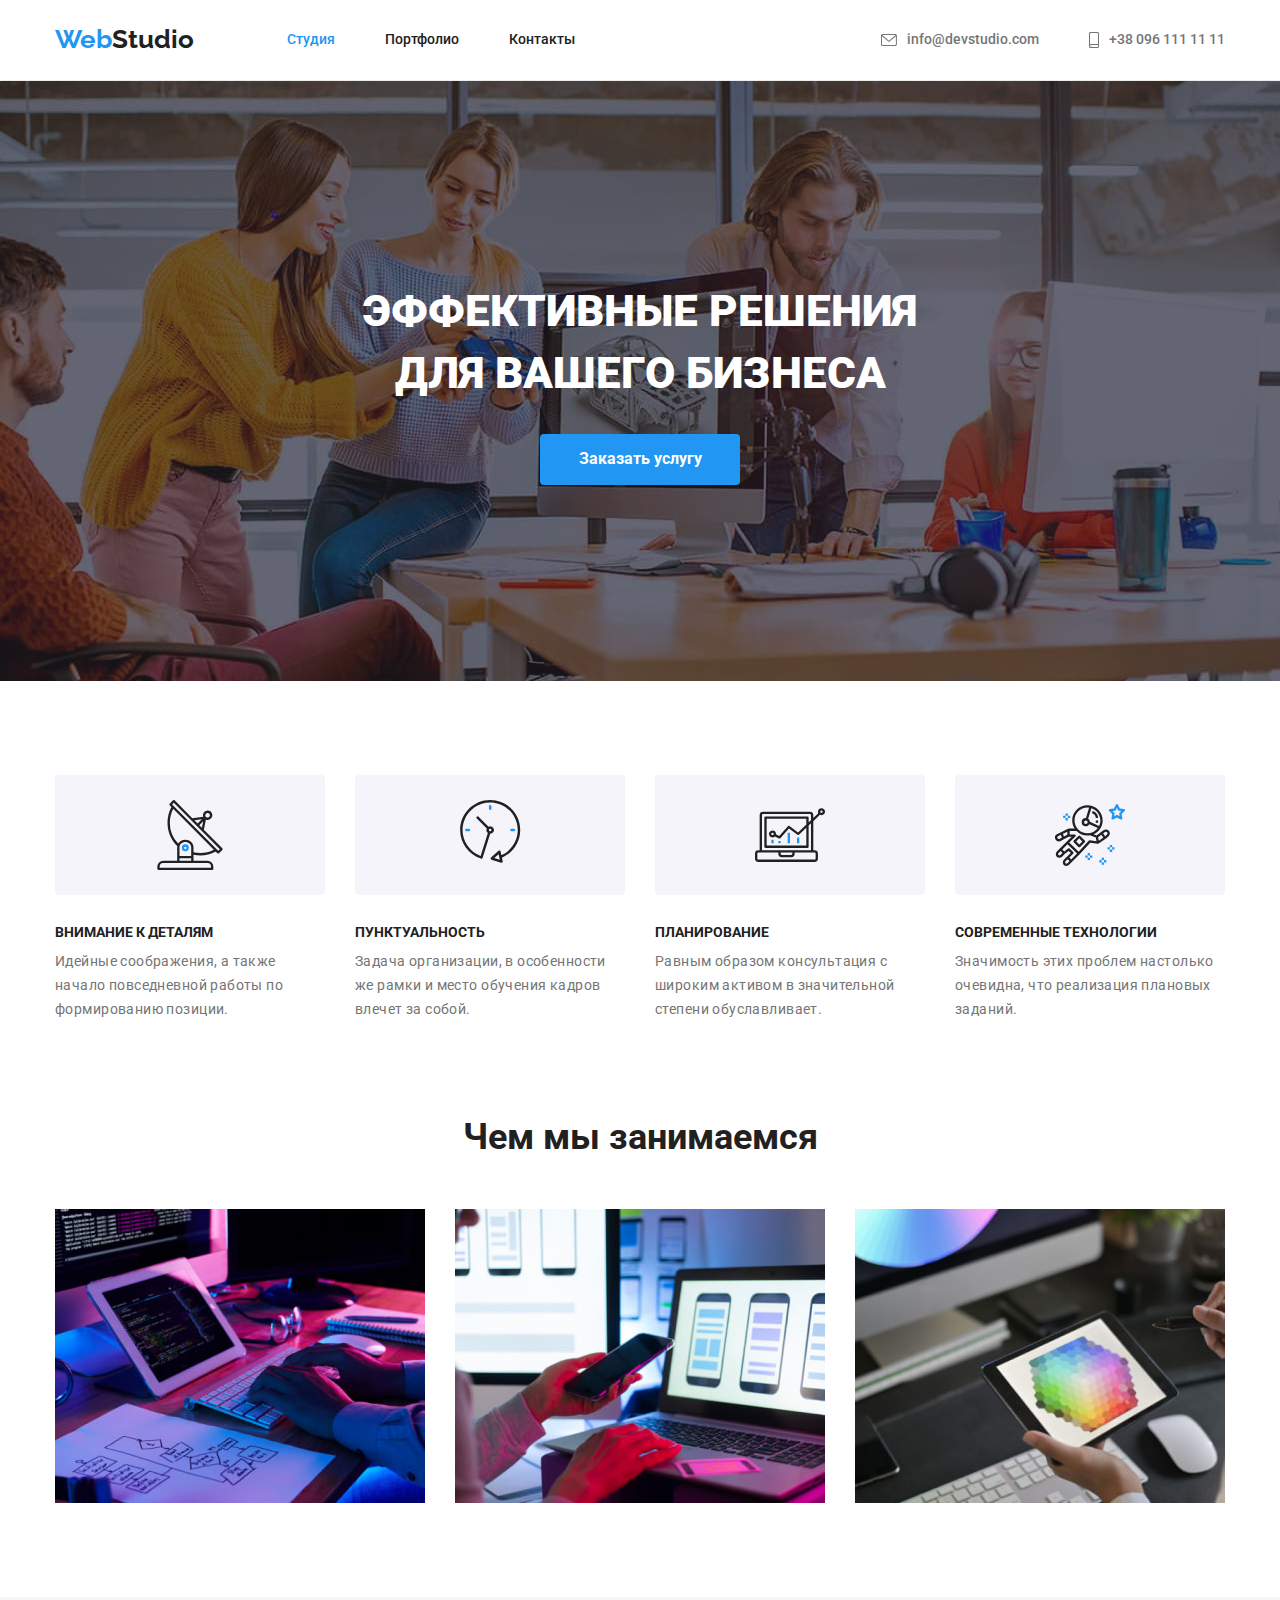
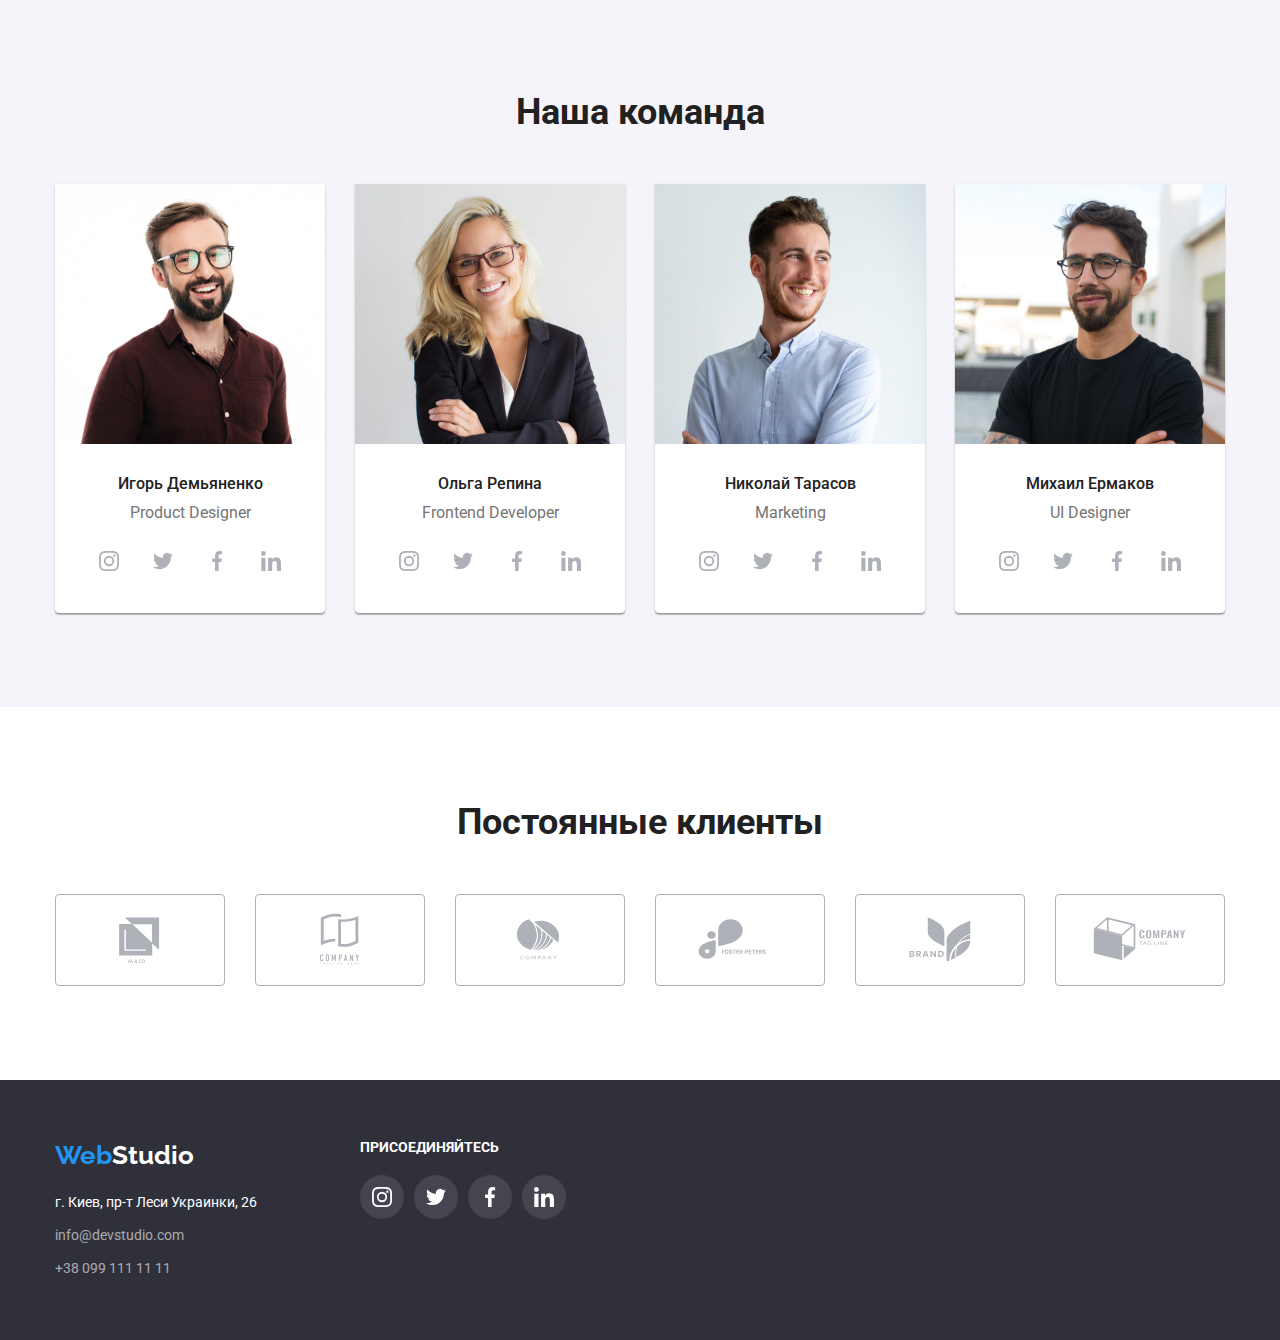
==== commit 6b4d7c69: "Домашка-4 исправления 30.04.2022" ====
--- a/index.html
+++ b/index.html
@@ -25,19 +25,19 @@
           <a class="logo" href="">Web<span class="logo-right">Studio</span></a>
           <ul class="navigator">
             <li class="paragraph-navigator">
-              <a class="link current" href="index.html">Студия</a>
+              <a class="link-navigator current" href="index.html">Студия</a>
             </li>
             <li class="paragraph-navigator">
-              <a class="link" href="portfolio.html">Портфолио</a>
+              <a class="link-navigator" href="portfolio.html">Портфолио</a>
             </li>
             <li class="paragraph-navigator">
-              <a class="link" href="">Контакты</a>
+              <a class="link-navigator" href="">Контакты</a>
             </li>
           </ul>
         </nav>
         <ul class="contacts">
           <li class="paragraph-contacts">
-            <a class="link" href="mailto:info@devstudio.com"
+            <a class="link link-contacts" href="mailto:info@devstudio.com"
               ><svg class="link icon-mail">
                 <use
                   href="./images/icons.svg/contacts/contacts-sprite.svg#envelope"
@@ -46,7 +46,7 @@
             >
           </li>
           <li class="paragraph-contacts">
-            <a class="link" href="tel:+380961111111"
+            <a class="link link-contacts" href="tel:+380961111111"
               ><svg class="link icon-tel">
                 <use
                   href="./images/icons.svg/contacts/contacts-sprite.svg#smartphone"
@@ -69,28 +69,56 @@
         <div class="container">
           <h2 class="title-large visually-hidden">Наши преимущества</h2>
           <ul class="list-advantages">
-            <li class="paragraph-advantages icon-antenna">
+            <li class="paragraph-advantages">
+              <div class="box-advantages-list">
+                <svg class="icon-advantages icon-antenna">
+                  <use
+                    href="./images/icons.svg/advantages/advantages-sprite.svg#antenna"
+                  ></use>
+                </svg>
+              </div>
               <h3 class="title-advantages-list">ВНИМАНИЕ К ДЕТАЛЯМ</h3>
               <p class="text-advantages-list">
                 Идейные соображения, а также начало повседневной работы по
                 формированию позиции.
               </p>
             </li>
-            <li class="paragraph-advantages icon-clock">
+            <li class="paragraph-advantages">
+              <div class="box-advantages-list">
+                <svg class="icon-advantages icon-clock">
+                  <use
+                    href="./images/icons.svg/advantages/advantages-sprite.svg#clock"
+                  ></use>
+                </svg>
+              </div>
               <h3 class="title-advantages-list">ПУНКТУАЛЬНОСТЬ</h3>
               <p class="text-advantages-list">
                 Задача организации, в особенности же рамки и место обучения
                 кадров влечет за собой.
               </p>
             </li>
-            <li class="paragraph-advantages icon-diagram">
+            <li class="paragraph-advantages">
+              <div class="box-advantages-list">
+                <svg class="icon-advantages icon-diagram">
+                  <use
+                    href="./images/icons.svg/advantages/advantages-sprite.svg#diagram"
+                  ></use>
+                </svg>
+              </div>
               <h3 class="title-advantages-list">ПЛАНИРОВАНИЕ</h3>
               <p class="text-advantages-list">
                 Равным образом консультация с широким активом в значительной
                 степени обуславливает.
               </p>
             </li>
-            <li class="paragraph-advantages icon-astronaut">
+            <li class="paragraph-advantages">
+              <div class="box-advantages-list">
+                <svg class="icon-advantages icon-astronaut">
+                  <use
+                    href="./images/icons.svg/advantages/advantages-sprite.svg#astronaut"
+                  ></use>
+                </svg>
+              </div>
               <h3 class="title-advantages-list">СОВРЕМЕННЫЕ ТЕХНОЛОГИИ</h3>
               <p class="text-advantages-list">
                 Значимость этих проблем настолько очевидна, что реализация
@@ -155,39 +183,59 @@
                 <p class="text-team-list">Product Designer</p>
                 <ul class="list-team-messengers">
                   <li class="paragraph-team-messengers">
-                    <a class="instagram" href="https://www.instagram.com" target="_blank" rel="noreferrer noopener">
-                    <svg class="icon-team icon-instagram">
-                      <use
-                        href="./images/icons.svg/messengers/messengers-sprite.svg#instagram"
-                      ></use>
-                    </svg>
-                    </a>
-                  </li>
-                  <li class="paragraph-team-messengers">
-                    <a class="twitter" href="https://www.twitter.com" target="_blank" rel="noreferrer noopener">
-                    <svg class="icon-team icon-twitter">
-                      <use
-                        href="./images/icons.svg/messengers/messengers-sprite.svg#twitter"
-                      ></use>
-                    </svg>
-                    </a>
-                  </li>
-                  <li class="paragraph-team-messengers">
-                    <a class="facebook" href="https://www.facebook.com" target="_blank" rel="noreferrer noopener">
-                    <svg class="icon-team icon-facebook">
-                      <use
-                        href="./images/icons.svg/messengers/messengers-sprite.svg#facebook"
-                      ></use>
-                    </svg>
-                    </a>
-                  </li>
-                  <li class="paragraph-team-messengers">
-                    <a class="linkedin" href="https://www.linkedin.com" target="_blank" rel="noreferrer noopener">
-                    <svg class="icon-team icon-linkedin">
-                      <use
-                        href="./images/icons.svg/messengers/messengers-sprite.svg#linkedin"
-                      ></use>
-                    </svg>
+                    <a
+                      class="team-messengers instagram"
+                      href="https://www.instagram.com"
+                      target="_blank"
+                      rel="noreferrer noopener"
+                    >
+                      <svg class="icon-team icon-instagram">
+                        <use
+                          href="./images/icons.svg/messengers/messengers-sprite.svg#instagram"
+                        ></use>
+                      </svg>
+                    </a>
+                  </li>
+                  <li class="paragraph-team-messengers">
+                    <a
+                      class="team-messengers twitter"
+                      href="https://www.twitter.com"
+                      target="_blank"
+                      rel="noreferrer noopener"
+                    >
+                      <svg class="icon-team icon-twitter">
+                        <use
+                          href="./images/icons.svg/messengers/messengers-sprite.svg#twitter"
+                        ></use>
+                      </svg>
+                    </a>
+                  </li>
+                  <li class="paragraph-team-messengers">
+                    <a
+                      class="team-messengers facebook"
+                      href="https://www.facebook.com"
+                      target="_blank"
+                      rel="noreferrer noopener"
+                    >
+                      <svg class="icon-team icon-facebook">
+                        <use
+                          href="./images/icons.svg/messengers/messengers-sprite.svg#facebook"
+                        ></use>
+                      </svg>
+                    </a>
+                  </li>
+                  <li class="paragraph-team-messengers">
+                    <a
+                      class="team-messengers linkedin"
+                      href="https://www.linkedin.com"
+                      target="_blank"
+                      rel="noreferrer noopener"
+                    >
+                      <svg class="icon-team icon-linkedin">
+                        <use
+                          href="./images/icons.svg/messengers/messengers-sprite.svg#linkedin"
+                        ></use>
+                      </svg>
                     </a>
                   </li>
                 </ul>
@@ -206,39 +254,59 @@
                 <p class="text-team-list">Frontend Developer</p>
                 <ul class="list-team-messengers">
                   <li class="paragraph-team-messengers">
-                    <a class="instagram" href="https://www.instagram.com" target="_blank" rel="noreferrer noopener">
-                    <svg class="icon-team icon-instagram">
-                      <use
-                        href="./images/icons.svg/messengers/messengers-sprite.svg#instagram"
-                      ></use>
-                    </svg>
-                    </a>
-                  </li>
-                  <li class="paragraph-team-messengers">
-                    <a class="twitter" href="https://www.twitter.com" target="_blank" rel="noreferrer noopener">
-                    <svg class="icon-team icon-twitter">
-                      <use
-                        href="./images/icons.svg/messengers/messengers-sprite.svg#twitter"
-                      ></use>
-                    </svg>
-                    </a>
-                  </li>
-                  <li class="paragraph-team-messengers">
-                    <a class="facebook" href="https://www.facebook.com" target="_blank" rel="noreferrer noopener">
-                    <svg class="icon-team icon-facebook">
-                      <use
-                        href="./images/icons.svg/messengers/messengers-sprite.svg#facebook"
-                      ></use>
-                    </svg>
-                    </a>
-                  </li>
-                  <li class="paragraph-team-messengers">
-                    <a class="linkedin" href="https://www.linkedin.com" target="_blank" rel="noreferrer noopener">
-                    <svg class="icon-team icon-linkedin">
-                      <use
-                        href="./images/icons.svg/messengers/messengers-sprite.svg#linkedin"
-                      ></use>
-                    </svg>
+                    <a
+                      class="team-messengers instagram"
+                      href="https://www.instagram.com"
+                      target="_blank"
+                      rel="noreferrer noopener"
+                    >
+                      <svg class="icon-team icon-instagram">
+                        <use
+                          href="./images/icons.svg/messengers/messengers-sprite.svg#instagram"
+                        ></use>
+                      </svg>
+                    </a>
+                  </li>
+                  <li class="paragraph-team-messengers">
+                    <a
+                      class="team-messengers twitter"
+                      href="https://www.twitter.com"
+                      target="_blank"
+                      rel="noreferrer noopener"
+                    >
+                      <svg class="icon-team icon-twitter">
+                        <use
+                          href="./images/icons.svg/messengers/messengers-sprite.svg#twitter"
+                        ></use>
+                      </svg>
+                    </a>
+                  </li>
+                  <li class="paragraph-team-messengers">
+                    <a
+                      class="team-messengers facebook"
+                      href="https://www.facebook.com"
+                      target="_blank"
+                      rel="noreferrer noopener"
+                    >
+                      <svg class="icon-team icon-facebook">
+                        <use
+                          href="./images/icons.svg/messengers/messengers-sprite.svg#facebook"
+                        ></use>
+                      </svg>
+                    </a>
+                  </li>
+                  <li class="paragraph-team-messengers">
+                    <a
+                      class="team-messengers linkedin"
+                      href="https://www.linkedin.com"
+                      target="_blank"
+                      rel="noreferrer noopener"
+                    >
+                      <svg class="icon-team icon-linkedin">
+                        <use
+                          href="./images/icons.svg/messengers/messengers-sprite.svg#linkedin"
+                        ></use>
+                      </svg>
                     </a>
                   </li>
                 </ul>
@@ -257,39 +325,59 @@
                 <p class="text-team-list">Marketing</p>
                 <ul class="list-team-messengers">
                   <li class="paragraph-team-messengers">
-                    <a class="instagram" href="https://www.instagram.com" target="_blank" rel="noreferrer noopener">
-                    <svg class="icon-team icon-instagram">
-                      <use
-                        href="./images/icons.svg/messengers/messengers-sprite.svg#instagram"
-                      ></use>
-                    </svg>
-                    </a>
-                  </li>
-                  <li class="paragraph-team-messengers">
-                    <a class="twitter" href="https://www.twitter.com" target="_blank" rel="noreferrer noopener">
-                    <svg class="icon-team icon-twitter">
-                      <use
-                        href="./images/icons.svg/messengers/messengers-sprite.svg#twitter"
-                      ></use>
-                    </svg>
-                    </a>
-                  </li>
-                  <li class="paragraph-team-messengers">
-                    <a class="facebook" href="https://www.facebook.com" target="_blank" rel="noreferrer noopener">
-                    <svg class="icon-team icon-facebook">
-                      <use
-                        href="./images/icons.svg/messengers/messengers-sprite.svg#facebook"
-                      ></use>
-                    </svg>
-                    </a>
-                  </li>
-                  <li class="paragraph-team-messengers">
-                    <a class="linkedin" href="https://www.linkedin.com" target="_blank" rel="noreferrer noopener">
-                    <svg class="icon-team icon-linkedin">
-                      <use
-                        href="./images/icons.svg/messengers/messengers-sprite.svg#linkedin"
-                      ></use>
-                    </svg>
+                    <a
+                      class="team-messengers instagram"
+                      href="https://www.instagram.com"
+                      target="_blank"
+                      rel="noreferrer noopener"
+                    >
+                      <svg class="icon-team icon-instagram">
+                        <use
+                          href="./images/icons.svg/messengers/messengers-sprite.svg#instagram"
+                        ></use>
+                      </svg>
+                    </a>
+                  </li>
+                  <li class="paragraph-team-messengers">
+                    <a
+                      class="team-messengers twitter"
+                      href="https://www.twitter.com"
+                      target="_blank"
+                      rel="noreferrer noopener"
+                    >
+                      <svg class="icon-team icon-twitter">
+                        <use
+                          href="./images/icons.svg/messengers/messengers-sprite.svg#twitter"
+                        ></use>
+                      </svg>
+                    </a>
+                  </li>
+                  <li class="paragraph-team-messengers">
+                    <a
+                      class="team-messengers facebook"
+                      href="https://www.facebook.com"
+                      target="_blank"
+                      rel="noreferrer noopener"
+                    >
+                      <svg class="icon-team icon-facebook">
+                        <use
+                          href="./images/icons.svg/messengers/messengers-sprite.svg#facebook"
+                        ></use>
+                      </svg>
+                    </a>
+                  </li>
+                  <li class="paragraph-team-messengers">
+                    <a
+                      class="team-messengers linkedin"
+                      href="https://www.linkedin.com"
+                      target="_blank"
+                      rel="noreferrer noopener"
+                    >
+                      <svg class="icon-team icon-linkedin">
+                        <use
+                          href="./images/icons.svg/messengers/messengers-sprite.svg#linkedin"
+                        ></use>
+                      </svg>
                     </a>
                   </li>
                 </ul>
@@ -308,39 +396,59 @@
                 <p class="text-team-list">UI Designer</p>
                 <ul class="list-team-messengers">
                   <li class="paragraph-team-messengers">
-                    <a class="instagram" href="https://www.instagram.com" target="_blank" rel="noreferrer noopener">
-                    <svg class="icon-team icon-instagram">
-                      <use
-                        href="./images/icons.svg/messengers/messengers-sprite.svg#instagram"
-                      ></use>
-                    </svg>
-                    </a>
-                  </li>
-                  <li class="paragraph-team-messengers">
-                    <a class="twitter" href="https://www.twitter.com" target="_blank" rel="noreferrer noopener">
-                    <svg class="icon-team icon-twitter">
-                      <use
-                        href="./images/icons.svg/messengers/messengers-sprite.svg#twitter"
-                      ></use>
-                    </svg>
-                    </a>
-                  </li>
-                  <li class="paragraph-team-messengers">
-                    <a class="facebook" href="https://www.facebook.com" target="_blank" rel="noreferrer noopener">
-                    <svg class="icon-team icon-facebook">
-                      <use
-                        href="./images/icons.svg/messengers/messengers-sprite.svg#facebook"
-                      ></use>
-                    </svg>
-                    </a>
-                  </li>
-                  <li class="paragraph-team-messengers">
-                    <a class="linkedin" href="https://www.linkedin.com" target="_blank" rel="noreferrer noopener">
-                    <svg class="icon-team icon-linkedin">
-                      <use
-                        href="./images/icons.svg/messengers/messengers-sprite.svg#linkedin"
-                      ></use>
-                    </svg>
+                    <a
+                      class="team-messengers instagram"
+                      href="https://www.instagram.com"
+                      target="_blank"
+                      rel="noreferrer noopener"
+                    >
+                      <svg class="icon-team icon-instagram">
+                        <use
+                          href="./images/icons.svg/messengers/messengers-sprite.svg#instagram"
+                        ></use>
+                      </svg>
+                    </a>
+                  </li>
+                  <li class="paragraph-team-messengers">
+                    <a
+                      class="team-messengers twitter"
+                      href="https://www.twitter.com"
+                      target="_blank"
+                      rel="noreferrer noopener"
+                    >
+                      <svg class="icon-team icon-twitter">
+                        <use
+                          href="./images/icons.svg/messengers/messengers-sprite.svg#twitter"
+                        ></use>
+                      </svg>
+                    </a>
+                  </li>
+                  <li class="paragraph-team-messengers">
+                    <a
+                      class="team-messengers facebook"
+                      href="https://www.facebook.com"
+                      target="_blank"
+                      rel="noreferrer noopener"
+                    >
+                      <svg class="icon-team icon-facebook">
+                        <use
+                          href="./images/icons.svg/messengers/messengers-sprite.svg#facebook"
+                        ></use>
+                      </svg>
+                    </a>
+                  </li>
+                  <li class="paragraph-team-messengers">
+                    <a
+                      class="team-messengers linkedin"
+                      href="https://www.linkedin.com"
+                      target="_blank"
+                      rel="noreferrer noopener"
+                    >
+                      <svg class="icon-team icon-linkedin">
+                        <use
+                          href="./images/icons.svg/messengers/messengers-sprite.svg#linkedin"
+                        ></use>
+                      </svg>
                     </a>
                   </li>
                 </ul>
@@ -357,46 +465,58 @@
         <h2 class="title-large">Постоянные клиенты</h2>
         <ul class="list-customers">
           <li class="paragraph-customers">
-            <svg class="client 1">
-              <use
-                href="./images/icons.svg/customers/customers-sprite.svg#client-1"
-              ></use>
-            </svg>
+            <a class="customers-client" href="">
+              <svg class="client 1">
+                <use
+                  href="./images/icons.svg/customers/customers-sprite.svg#client-1"
+                ></use>
+              </svg>
+            </a>
           </li>
           <li class="paragraph-customers">
-            <svg class="client 2">
-              <use
-                href="./images/icons.svg/customers/customers-sprite.svg#client-2"
-              ></use>
-            </svg>
+            <a class="customers-client" href="">
+              <svg class="client 2">
+                <use
+                  href="./images/icons.svg/customers/customers-sprite.svg#client-2"
+                ></use>
+              </svg>
+            </a>
           </li>
           <li class="paragraph-customers">
-            <svg class="client 3">
-              <use
-                href="./images/icons.svg/customers/customers-sprite.svg#client-3"
-              ></use>
-            </svg>
+            <a class="customers-client" href="">
+              <svg class="client 3">
+                <use
+                  href="./images/icons.svg/customers/customers-sprite.svg#client-3"
+                ></use>
+              </svg>
+            </a>
           </li>
           <li class="paragraph-customers">
-            <svg class="client 4">
-              <use
-                href="./images/icons.svg/customers/customers-sprite.svg#client-4"
-              ></use>
-            </svg>
+            <a class="customers-client" href="">
+              <svg class="client 4">
+                <use
+                  href="./images/icons.svg/customers/customers-sprite.svg#client-4"
+                ></use>
+              </svg>
+            </a>
           </li>
           <li class="paragraph-customers">
-            <svg class="client 5">
-              <use
-                href="./images/icons.svg/customers/customers-sprite.svg#client-5"
-              ></use>
-            </svg>
+            <a class="customers-client" href="">
+              <svg class="client 5">
+                <use
+                  href="./images/icons.svg/customers/customers-sprite.svg#client-5"
+                ></use>
+              </svg>
+            </a>
           </li>
           <li class="paragraph-customers">
-            <svg class="client 6">
-              <use
-                href="./images/icons.svg/customers/customers-sprite.svg#client-6"
-              ></use>
-            </svg>
+            <a class="customers-client" href="">
+              <svg class="client 6">
+                <use
+                  href="./images/icons.svg/customers/customers-sprite.svg#client-6"
+                ></use>
+              </svg>
+            </a>
           </li>
         </ul>
       </div>
@@ -427,39 +547,59 @@
           <h2 class="title-messengers">ПРИСОЕДИНЯЙТЕСЬ</h2>
           <ul class="list-messengers">
             <li class="paragraph-messengers">
-              <a class="instagram" href="https://www.instagram.com" target="_blank" rel="noreferrer noopener">
-              <svg class="icon icon-instagram">
-                <use
-                  href="./images/icons.svg/messengers/messengers-sprite.svg#instagram"
-                ></use>
-              </svg>
+              <a
+                class="link-messengers instagram"
+                href="https://www.instagram.com"
+                target="_blank"
+                rel="noreferrer noopener"
+              >
+                <svg class="icon icon-instagram">
+                  <use
+                    href="./images/icons.svg/messengers/messengers-sprite.svg#instagram"
+                  ></use>
+                </svg>
               </a>
             </li>
             <li class="paragraph-messengers">
-              <a class="twitter" href="https://www.twitter.com" target="_blank" rel="noreferrer noopener">
-              <svg class="icon icon-twitter">
-                <use
-                  href="./images/icons.svg/messengers/messengers-sprite.svg#twitter"
-                ></use>
-              </svg>
+              <a
+                class="link-messengers twitter"
+                href="https://www.twitter.com"
+                target="_blank"
+                rel="noreferrer noopener"
+              >
+                <svg class="icon icon-twitter">
+                  <use
+                    href="./images/icons.svg/messengers/messengers-sprite.svg#twitter"
+                  ></use>
+                </svg>
               </a>
             </li>
             <li class="paragraph-messengers">
-              <a class="facebook" href="https://www.facebook.com" target="_blank" rel="noreferrer noopener">
-              <svg class="icon icon-facebook">
-                <use
-                  href="./images/icons.svg/messengers/messengers-sprite.svg#facebook"
-                ></use>
-              </svg>
+              <a
+                class="link-messengers facebook"
+                href="https://www.facebook.com"
+                target="_blank"
+                rel="noreferrer noopener"
+              >
+                <svg class="icon icon-facebook">
+                  <use
+                    href="./images/icons.svg/messengers/messengers-sprite.svg#facebook"
+                  ></use>
+                </svg>
               </a>
             </li>
             <li class="paragraph-messengers">
-              <a class="linkedin" href="https://www.linkedin.com" target="_blank" rel="noreferrer noopener">
-              <svg class="icon icon-linkedin">
-                <use
-                  href="./images/icons.svg/messengers/messengers-sprite.svg#linkedin"
-                ></use>
-              </svg>
+              <a
+                class="link-messengers linkedin"
+                href="https://www.linkedin.com"
+                target="_blank"
+                rel="noreferrer noopener"
+              >
+                <svg class="icon icon-linkedin">
+                  <use
+                    href="./images/icons.svg/messengers/messengers-sprite.svg#linkedin"
+                  ></use>
+                </svg>
               </a>
             </li>
           </ul>
--- a/css/styles.css
+++ b/css/styles.css
@@ -7,15 +7,57 @@
   --background-header-color: #ffffff;
   --background-second-color: #f5f4fa;
 }
+ul,
+p,
+h1,
+h2,
+h3,
+h4 {
+  margin: 0;
+  padding: 0;
+  list-style: none;
+}
+img {
+  display: block;
+  max-width: 100%;
+  height: auto;
+}
 
 .body {
   color: var(--title-color);
   font-family: "Roboto", sans-serif;
 }
+.container {
+  width: 1200px;
+  padding: 0 15px;
+  margin-left: auto;
+  margin-right: auto;
+}
+.section {
+  padding-top: 94px;
+  padding-bottom: 94px;
+}
+.visually-hidden {
+  position: absolute;
+  width: 1px;
+  height: 1px;
+  margin: -1px;
+  border: 0;
+  padding: 0;
+  clip: rect(0 0 0 0);
+  overflow: hidden;
+}
+
+/* -- Section header -- */
 
 .header {
   background-color: var(--background-header-color);
-  border-bottom: 1px solid transparent;
+  border-bottom: 1px solid #ececec;
+}
+.header-container,
+.nav {
+  display: flex;
+  align-items: center;
 }
 .header .logo {
   font-family: "Raleway", sans-serif;
@@ -29,59 +71,67 @@
 .header .logo-right {
   color: var(--title-color);
 }
-
-.navigator .link {
+.navigator {
+  display: flex;
+  margin-left: 93px;
+}
+.navigator .paragraph-navigator + .paragraph-navigator {
+  margin-left: 50px;
+}
+.link-navigator {
   font-weight: 500;
   font-size: 14px;
   line-height: 1.1;
   color: var(--title-color);
   text-decoration: none;
 }
-.navigator .link.current {
+.link-navigator.current {
   color: var(--active-button-color);
 }
-.navigator .link:hover,
-.navigator .link:focus,
-.navigator .link:active {
+.link-navigator:hover,
+.link-navigator:focus,
+.link-navigator:active {
   color: var(--active-button-color);
 }
-.contacts .link {
+.contacts {
+  display: flex;
+  margin-left: auto;
+}
+.contacts .paragraph-contacts + .paragraph-contacts {
+  margin-left: 50px;
+}
+.link-contacts {
   font-weight: 500;
   font-size: 14px;
   line-height: 1.1;
   color: var(--text-color);
   text-decoration: none;
 }
-
-.paragraph-contacts > .link:hover,
-.paragraph-contacts > .link:focus {
+.link-contacts:hover,
+.link-contacts:focus {
   color: var(--active-button-color);
 }
-
+.link-navigator,
+.link-contacts {
+  display: inline-flex;
+  align-items: center;
+  padding-top: 32px;
+  padding-bottom: 32px;
+}
 .icon-mail {
-  box-sizing: content-box;
   width: 16px;
   height: 12px;
-  padding-right: 10px;
-  fill: #757575;
-  cursor: pointer;
-}
-
+  margin-right: 10px;
+  fill: currentColor;
+}
 .icon-tel {
-  box-sizing: content-box;
   width: 10px;
   height: 16px;
-  padding-right: 10px;
-  fill: #757575;
-  cursor: pointer;
-}
-
-.icon-mail:hover,
-.icon-tel:hover,
-.icon-mail:focus,
-.icon-tel:focus {
-  fill: #2196f3;
-}
+  margin-right: 10px;
+  fill: currentColor;
+}
+
+/* -- Section hero -- */
 
 .hero {
   max-width: 1600px;
@@ -99,6 +149,10 @@
   background-size: cover;
   background-color: var(--background-footer-color);
 }
+.hero {
+  padding-top: 200px;
+  padding-bottom: 200px;
+}
 .title-hero {
   font-weight: 900;
   font-size: 44px;
@@ -106,6 +160,12 @@
   color: var(--background-header-color);
   text-align: center;
 }
+.title-hero {
+  margin-left: auto;
+  margin-right: auto;
+  margin-bottom: 30px;
+  width: 696px;
+}
 .button-hero {
   background-color: var(--active-button-color);
   font-weight: 700;
@@ -116,18 +176,20 @@
   border-radius: 4px;
   border: 0;
 }
+.button-hero {
+  min-width: 200px;
+  padding: 10px 32px;
+  display: block;
+  margin: 0 auto;
+}
 .button-hero:hover,
 .button-hero:focus {
   background-color: var(--hover-button-color);
   color: var(--background-header-color);
 }
 
-.title-large {
-  font-weight: 700;
-  font-size: 36px;
-  line-height: 1.2;
-  color: var(--title-color);
-}
+/* -- Section advantages -- */
+
 .title-advantages-list {
   font-weight: 700;
   font-size: 14px;
@@ -141,94 +203,95 @@
   color: var(--text-color);
   letter-spacing: 0.03em;
 }
-
-.paragraph-advantages::before {
-  display: block;
-  content: " ";
+.title-advantages-list {
+  margin-bottom: 10px;
+}
+.paragraph-advantages:not(:last-child) {
+  margin-right: 30px;
+}
+.paragraph-advantages {
+  max-width: 270px;
+}
+.box-advantages-list {
+  width: 270px;
   height: 120px;
-  border-radius: 4px;
-  background-size: auto;
-  background-repeat: no-repeat;
-  background-position: center;
   background-color: #f5f4fa;
   margin-bottom: 30px;
-}
-
-.icon-antenna::before {
-  background-image: url(../images/icons.svg/advantages/antenna.svg);
-}
-.icon-clock::before {
-  background-image: url(../images/icons.svg/advantages/clock.svg);
-}
-.icon-diagram::before {
-  background-image: url(../images/icons.svg/advantages/diagram.svg);
-}
-.icon-astronaut::before {
-  background-image: url(../images/icons.svg/advantages/astronaut.svg);
-}
-
+  border-radius: 4px;
+  display: flex;
+  align-items: center;
+  justify-content: center;
+}
+.icon-advantages {
+  width: 70px;
+  height: 70px;
+}
+/* -- total per section -- */
+
+.list-advantages,
+.list-presentation,
+.list-team,
+.list-customers {
+  display: flex;
+}
+.title-large {
+  font-weight: 700;
+  font-size: 36px;
+  line-height: 1.2;
+  color: var(--title-color);
+}
+.title-large {
+  display: block;
+  margin: 0 auto;
+  text-align: center;
+  margin-bottom: 50px;
+}
+
+/* -- Section presentation -- */
+
+.presentation-section {
+  padding-top: 0;
+}
+.paragraph-presentation:not(:last-child) {
+  margin-right: 30px;
+}
+
+/* -- Section team -- */
+
+.team-section {
+  background-color: var(--background-second-color);
+}
 .paragraph-team {
   width: 270px;
-  height: 428px;
   background-color: #ffffff;
   border-bottom-right-radius: 4px;
   border-bottom-left-radius: 4px;
   box-shadow: 0px 2px 1px rgba(0, 0, 0, 0.2), 0px 1px 1px rgba(0, 0, 0, 0.14),
     0px 1px 3px rgba(0, 0, 0, 0.12);
 }
-
-.list-team-messengers {
-  display: flex;
-  margin: 16px 32px 30px 32px;
-}
-
+.paragraph-team:not(:last-child) {
+  margin-right: 30px;
+}
 .paragraph-team-messengers {
   width: 44px;
   height: 44px;
-  background-color: rgba(255, 255, 255, 0.1);
-  border-radius: 50px;
-  background-size: auto;
-  background-repeat: no-repeat;
-  background-position: center;
-  display: block;
-  content: " ";
 }
 .paragraph-team-messengers:not(:last-child) {
   margin-right: 10px;
 }
-
-.paragraph-team-messengers:hover,
-.paragraph-team-messengers:focus {
-  background-color: #2196f3;
-}
-
-.icon-team {
-  box-sizing: content-box;
-  width: 20px;
-  height: 20px;
-  fill: #afb1b8;
-  cursor: pointer;
-  padding: 12px;
-}
-
-.icon-team:hover,
-.icon-team:focus {
-  fill: #ffffff;
-}
-
-.box-team-list {
-  text-decoration: none;
-}
-
-.team-section {
-  background-color: var(--background-second-color);
-}
-
+.list-team-messengers {
+  display: flex;
+  margin-top: 16px;
+  justify-content: center;
+}
 .title-team-list {
   font-weight: 500;
   font-size: 16px;
   line-height: 1.2;
   color: var(--title-color);
+}
+.title-team-list {
+  margin-bottom: 10px;
 }
 .text-team-list {
   font-weight: 400;
@@ -236,6 +299,70 @@
   line-height: 1.2;
   color: var(--text-color);
 }
+.box-team-list {
+  text-decoration: none;
+}
+.box-team-list {
+  display: block;
+  padding-top: 30px;
+  padding-bottom: 30px;
+  margin: 0 auto;
+  text-align: center;
+}
+.team-messengers {
+  width: 100%;
+  height: 100%;
+  border-radius: 50px;
+  fill: #afb1b8;
+  background-color: rgba(255, 255, 255, 0.1);
+  padding: 12px;
+  display: flex;
+  align-items: center;
+  justify-content: center;
+}
+.team-messengers:hover,
+.team-messengers:focus {
+  background-color: #2196f3;
+  fill: #ffffff;
+}
+.icon-team {
+  width: 20px;
+  height: 20px;
+}
+
+/* -- Section customers -- */
+
+.paragraph-customers {
+  width: 170px;
+  height: 92px;
+}
+.paragraph-customers:not(:last-child) {
+  margin-right: 30px;
+}
+.customers-client {
+  display: flex;
+  align-items: center;
+  justify-content: center;
+  width: 100%;
+  height: 100%;
+  fill: #afb1b8;
+  cursor: pointer;
+  padding: 16px 32px;
+  border: 1px solid #afb1b8;
+  border-radius: 4px;
+}
+.customers-client:hover,
+.customers-client:focus {
+  border-color: #2196f3;
+  fill: #2196f3;
+}
+.client {
+  width: 106px;
+  height: 60px;
+}
+
+/* -- Section customers -- */
+
 .button-portfolio {
   background-color: var(--background-second-color);
   font-weight: 500;
@@ -246,26 +373,54 @@
   border-radius: 4px;
   border: 0;
 }
+.button-portfolio {
+  padding: 6px 22px;
+}
 .button-portfolio:hover,
 .button-portfolio:focus {
   background-color: var(--active-button-color);
   color: var(--background-header-color);
   box-shadow: 0px 4px 4px rgba(0, 0, 0, 0.25);
 }
-
+.list-button,
+.list-portfolio {
+  display: flex;
+}
+.list-button {
+  margin-bottom: 50px;
+  justify-content: center;
+}
+.paragraph-button-portfolio:not(:last-child) {
+  margin-right: 8px;
+}
 .card-portfolio {
   text-decoration: none;
-}
-
-.paragraph-card-portfolio:hover,
-.paragraph-card-portfolio:focus {
-  width: 370px;
-  height: 404px;
-  border-color: 1px solid #eeeeee;
+  display: block;
+}
+.card-portfolio:hover,
+.card-portfolio:focus {
   box-shadow: 1px 4px 6px rgba(0, 0, 0, 0.16), 0px 4px 4px rgba(0, 0, 0, 0.06),
     0px 1px 1px rgba(0, 0, 0, 0.12);
 }
-
+.paragraph-card-portfolio {
+  margin-right: 30px;
+  margin-bottom: 30px;
+}
+.list-portfolio {
+  flex-wrap: wrap;
+}
+.list-portfolio {
+  margin-right: -30px;
+  margin-bottom: -30px;
+}
+.box-portfolio-list {
+  padding: 20px 24px;
+  border: 1px solid #eeeeee;
+  border-top: 0;
+}
+.title-portfolio-list {
+  margin-bottom: 4px;
+}
 .title-portfolio-list {
   font-weight: 700;
   font-size: 18px;
@@ -278,10 +433,19 @@
   line-height: 1.9;
   color: var(--text-color);
 }
+
+/* -- Section customers -- */
+
 .footer {
   background-color: var(--background-footer-color);
 }
-
+.footer {
+  padding-top: 60px;
+  padding-bottom: 60px;
+}
+.footer-container {
+  display: flex;
+}
 .footer .logo {
   font-family: "Raleway", sans-serif;
   font-weight: 700;
@@ -293,6 +457,15 @@
 .footer .logo-right {
   color: var(--background-header-color);
 }
+.footer-address {
+  width: 235px;
+}
+.address {
+  margin-top: 20px;
+}
+.paragraph-address:not(:last-child) {
+  margin-bottom: 9px;
+}
 .address .link {
   font-weight: 400;
   font-size: 14px;
@@ -302,6 +475,9 @@
   font-style: normal;
 }
 .link-address {
+  font-weight: 400;
+  font-size: 14px;
+  line-height: 1.7;
   color: var(--background-header-color);
   text-decoration: none;
   font-style: normal;
@@ -311,255 +487,44 @@
   color: var(--background-header-color);
 }
 
-.title-messengers {
-  font-weight: 700;
-  font-size: 14px;
-  line-height: 1.1;
-  color: var(--background-header-color);
-}
-
-ul,
-p,
-h1,
-h2,
-h3,
-h4 {
-  margin: 0;
-  padding: 0;
-  list-style: none;
-}
-img {
-  display: block;
-  max-width: 100%;
-  height: auto;
-}
-.container {
-  width: 1200px;
-  padding: 0 15px;
-  margin-left: auto;
-  margin-right: auto;
-}
-.section {
-  padding-top: 94px;
-  padding-bottom: 94px;
-}
-
-.header-container,
-.nav {
-  display: flex;
-  align-items: center;
-}
-.navigator {
-  display: flex;
-  margin-left: 93px;
-}
-.contacts {
-  display: flex;
-  margin-left: auto;
-}
-.navigator .paragraph-navigator + .paragraph-navigator {
-  margin-left: 50px;
-}
-.contacts .paragraph-contacts + .paragraph-contacts {
-  margin-left: 50px;
-}
-.paragraph-navigator > .link,
-.paragraph-contacts > .link {
-  display: inline-flex;
-  align-items: center;
-  padding-top: 32px;
-  padding-bottom: 32px;
-}
-
-.hero {
-  padding-top: 200px;
-  padding-bottom: 200px;
-}
-.title-hero {
-  margin-left: auto;
-  margin-right: auto;
-  margin-bottom: 30px;
-  width: 696px;
-}
-.button-hero {
-  min-width: 200px;
-  padding: 10px 32px;
-  display: block;
-  margin: 0 auto;
-}
-
-.visually-hidden {
-  position: absolute;
-  width: 1px;
-  height: 1px;
-  margin: -1px;
-  border: 0;
-  padding: 0;
-  clip: rect(0 0 0 0);
-  overflow: hidden;
-}
-
-.paragraph-advantages:not(:last-child) {
-  margin-right: 30px;
-}
-.paragraph-advantages {
-  max-width: 270px;
-}
-.title-advantages-list {
-  margin-bottom: 10px;
-}
-.list-advantages,
-.list-presentation,
-.list-team,
-.list-customers {
-  display: flex;
-}
-.title-large {
-  display: block;
-  margin: 0 auto;
-  text-align: center;
-  margin-bottom: 50px;
-}
-
-.presentation-section {
-  padding-top: 0;
-}
-.paragraph-presentation:not(:last-child) {
-  margin-right: 30px;
-}
-.paragraph-team:not(:last-child) {
-  margin-right: 30px;
-}
-.box-team-list {
-  display: block;
-  padding-top: 30px;
-  padding-bottom: 16px;
-  margin: 0 auto;
-  text-align: center;
-}
-.title-team-list {
-  margin-bottom: 10px;
-}
-
-.list-button,
-.list-portfolio {
-  display: flex;
-}
-.list-portfolio {
-  flex-wrap: wrap;
-}
-.list-button {
-  margin-bottom: 50px;
-  justify-content: center;
-}
-.paragraph-button-portfolio:not(:last-child) {
-  margin-right: 8px;
-}
-.button-portfolio {
-  padding: 6px 22px;
-}
-.box-portfolio-list {
-  padding: 20px 24px;
-  border: 1px solid #eeeeee;
-  border-top: 0;
-}
-.title-portfolio-list {
-  margin-bottom: 4px;
-}
-.paragraph-card-portfolio {
-  margin-right: 30px;
-  margin-bottom: 30px;
-}
-.list-portfolio {
-  margin-right: -30px;
-  margin-bottom: -30px;
-}
-
-.paragraph-customers:not(:last-child) {
-  margin-right: 30px;
-}
-
-.paragraph-customers {
-  width: 170px;
-  height: 92px;
-  border: 1px solid #afb1b8;
-  border-radius: 4px;
-
-  cursor: pointer;
-}
-.paragraph-customers:hover,
-.paragraph-customers:focus {
-  border-color: #2196f3;
-}
-
-.client {
-  box-sizing: content-box;
-  width: 106px;
-  height: 60px;
-  fill: #afb1b8;
-  cursor: pointer;
-  padding: 16px 32px;
-}
-.client:hover,
-.client:focus {
-  fill: #2196f3;
-}
-
-.footer {
-  padding-top: 60px;
-  padding-bottom: 60px;
-}
-
-.footer-container {
-  display: flex;
-}
-
-.address {
-  margin-top: 20px;
-}
-.paragraph-address:not(:last-child) {
-  margin-bottom: 9px;
-}
-
-.footer-address {
-  width: 235px;
-}
-
 .footer-messengers {
   margin-left: 70px;
-  margin-top: 12px;
-  width: 206px;
-}
-
+}
+.title-messengers {
+  font-weight: 700;
+  font-size: 14px;
+  line-height: 1.1;
+  color: var(--background-header-color);
+}
 .list-messengers {
   display: flex;
   margin-top: 20px;
-}
-
+  justify-content: center;
+}
 .paragraph-messengers {
   width: 44px;
   height: 44px;
-  background-color: rgba(255, 255, 255, 0.1);
-  border-radius: 50px;
-  background-size: auto;
-  background-repeat: no-repeat;
-  background-position: center;
-  display: block;
-  content: " ";
 }
 .paragraph-messengers:not(:last-child) {
   margin-right: 10px;
 }
-
-.paragraph-messengers:hover,
-.paragraph-messengers:focus {
+.link-messengers {
+  width: 100%;
+  height: 100%;
+  border-radius: 50px;
+  fill: #ffffff;
+  background-color: rgba(255, 255, 255, 0.1);
+  padding: 12px;
+  display: flex;
+  align-items: center;
+  justify-content: center;
+}
+.link-messengers:hover,
+.link-messengers:focus {
   background-color: #2196f3;
+  fill: #ffffff;
 }
 .icon {
-  box-sizing: content-box;
   width: 20px;
   height: 20px;
-  fill: #ffffff;
-  cursor: pointer;
-  padding: 12px;
-}
+}
